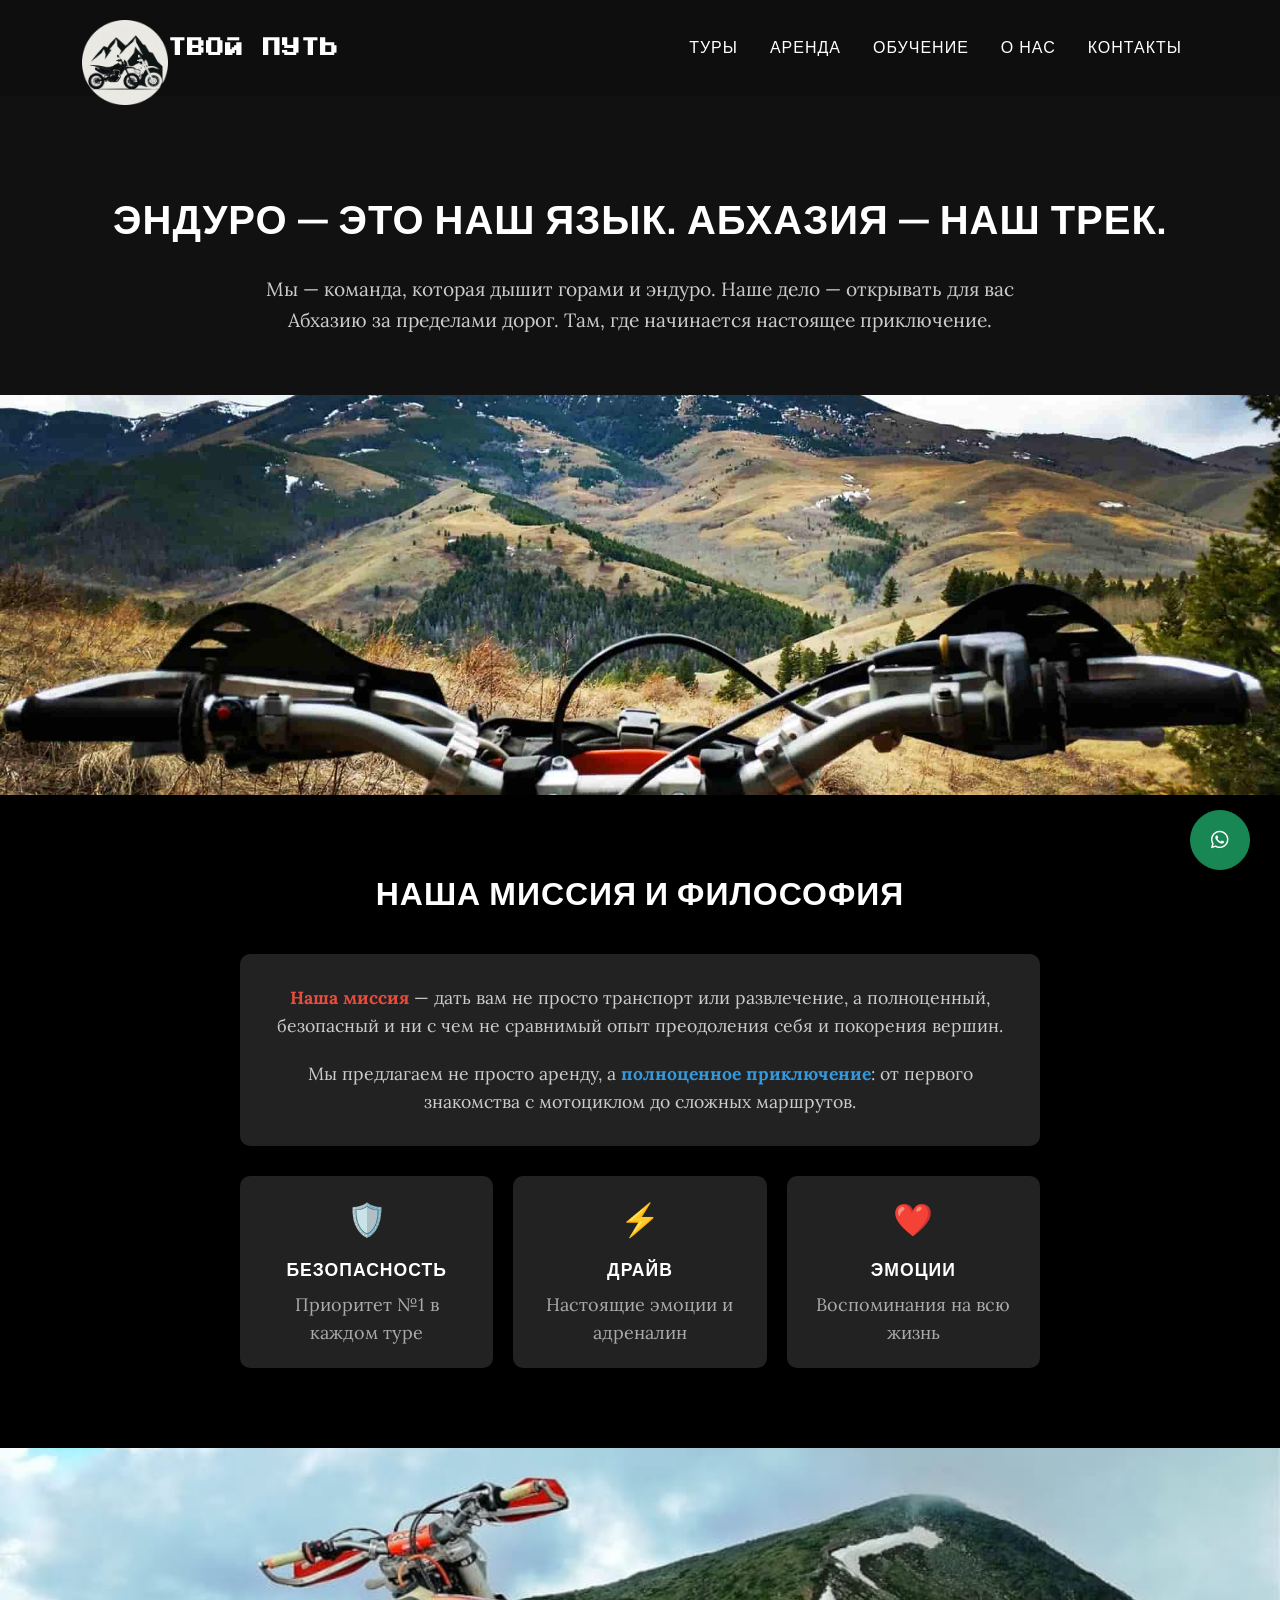
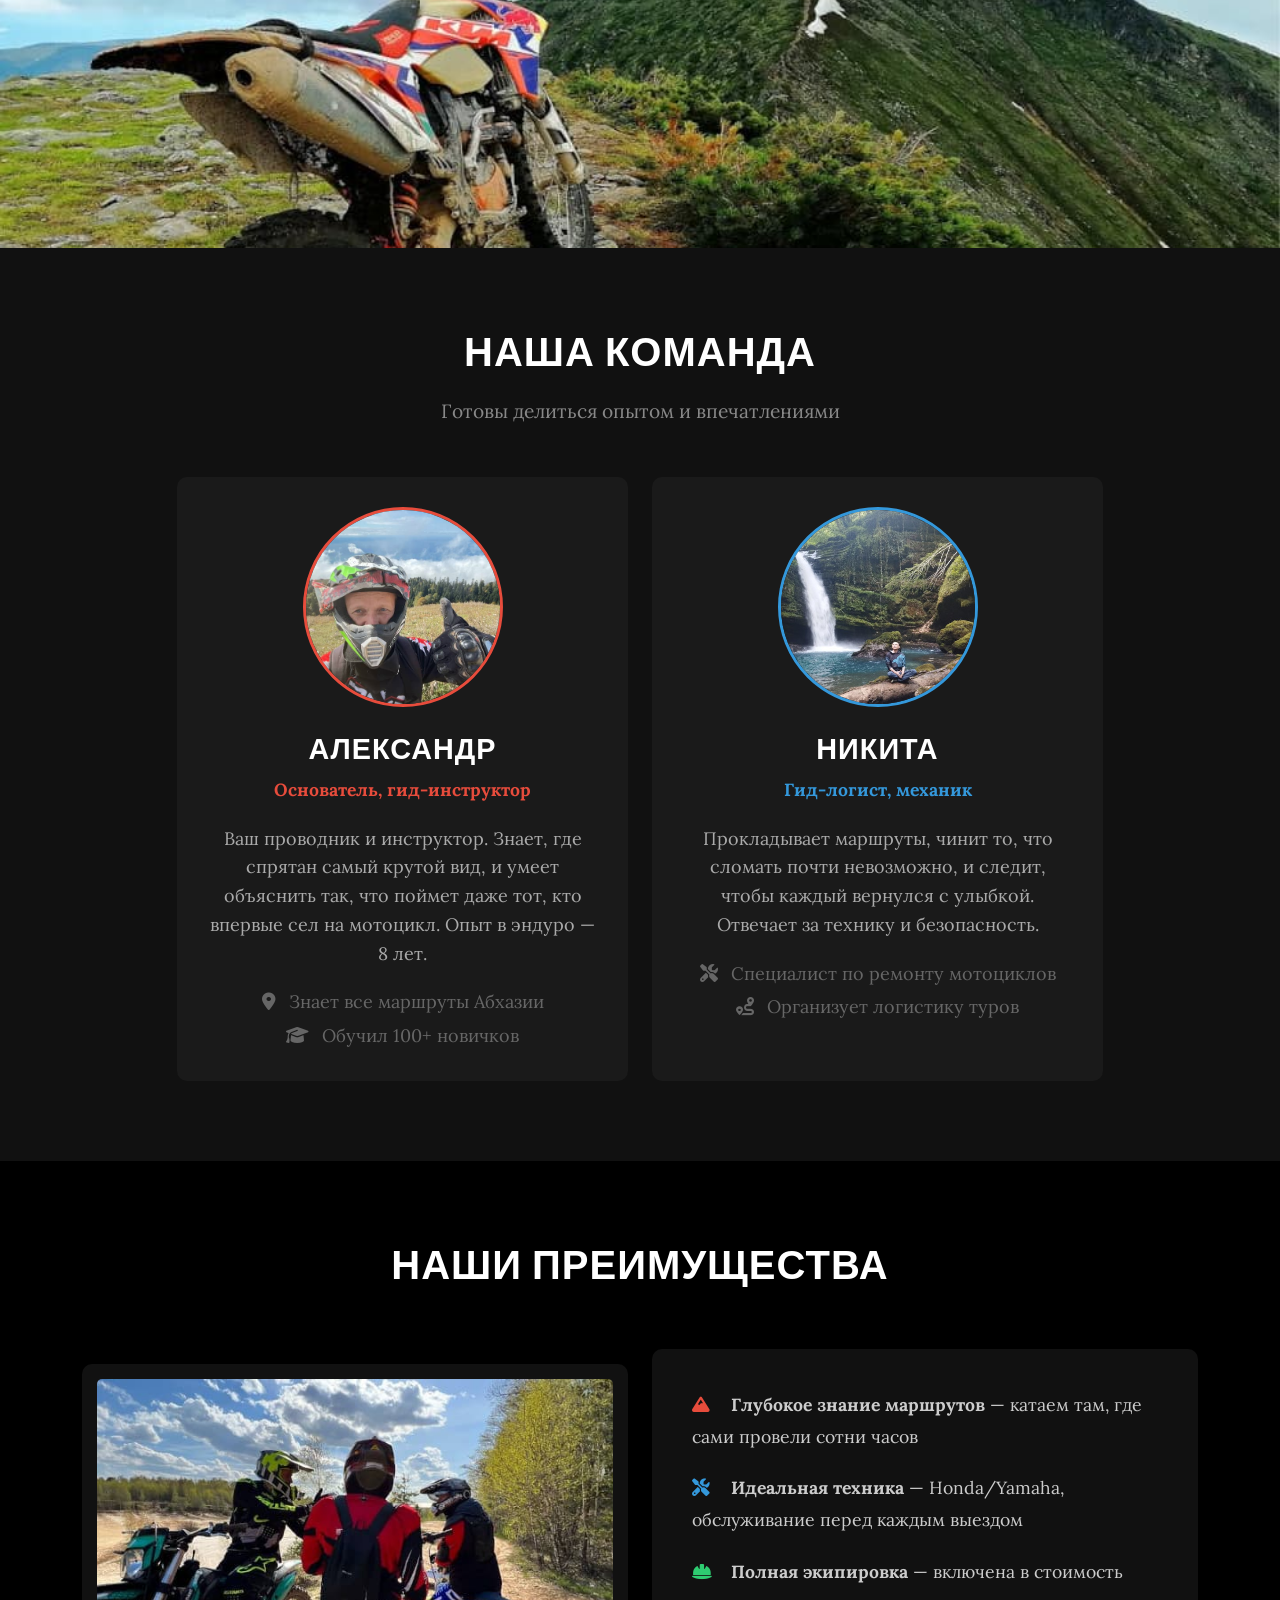
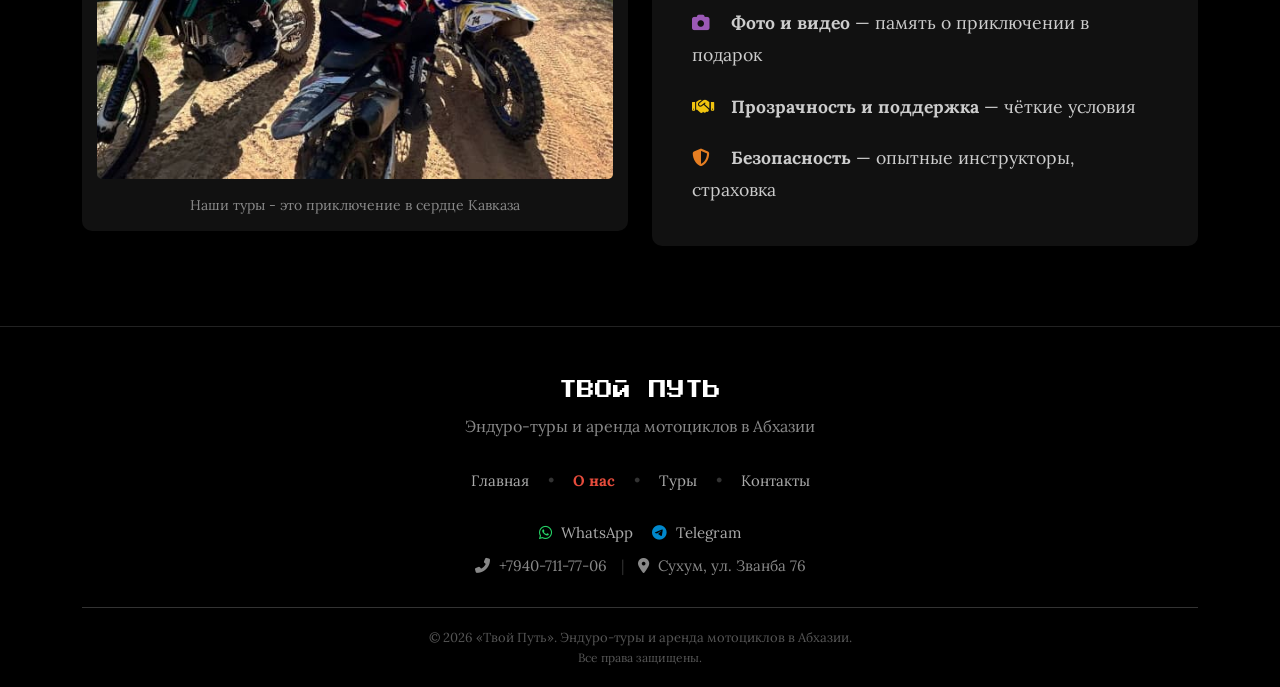
==== about/index.html @ 5b5c53d8 "сайт" ====
<!DOCTYPE html>
<html lang="ru">

<head>
    <meta charset="utf-8">
    <meta name="viewport" content="width=device-width, initial-scale=1.0, shrink-to-fit=no">
    <title>О команде «Твой Путь» — гиды и инструкторы по эндуро в Абхазии</title>
    
    <!-- SEO мета-теги -->
    <meta name="robots" content="index, follow">
    <meta name="googlebot" content="index, follow">
    <meta name="yandex" content="index, follow">
    <meta name="description" content="Команда «Твой Путь»: опытные гиды Александр и Никита. Поможем найти ваш путь в мире эндуро. Философия безопасности, драйва и настоящих горных приключений.">
    <meta name="keywords" content="инструкторы эндуро Абхазия, гиды по эндуро, команда эндуро, безопасность эндуро, обучение эндуро Сухум">
    
    <!-- Canonical URL -->
    <link rel="canonical" href="https://moto-abh.ru/about/">
    
    <!-- Open Graph -->
    <meta property="og:title" content="О команде «Твой Путь» — гиды и инструкторы по эндуро в Абхазии">
    <meta property="og:description" content="Команда «Твой Путь»: опытные гиды Александр и Никита. Поможем найти ваш путь в мире эндуро. Философия безопасности, драйва и настоящих горных приключений.">
    <meta property="og:image" content="https://moto-abh.ru/assets/img/3.jpg">
    <meta property="og:image:width" content="1200">
    <meta property="og:image:height" content="630">
    <meta property="og:url" content="https://moto-abh.ru/about/">
    <meta property="og:type" content="website">
    <meta property="og:site_name" content="Твой Путь">
    <meta property="og:locale" content="ru_RU">
    
    <!-- Twitter Card -->
    <meta name="twitter:card" content="summary_large_image">
    <meta name="twitter:title" content="О команде «Твой Путь» — гиды и инструкторы по эндуро в Абхазии">
    <meta name="twitter:description" content="Команда «Твой Путь»: опытные гиды Александр и Никита. Философия безопасности, драйва и приключений.">
    <meta name="twitter:image" content="https://moto-abh.ru/assets/img/3.jpg">
    
    <!-- Schema.org -->
    <script type="application/ld+json">
    {
        "@context": "https://schema.org",
        "@type": "AboutPage",
        "name": "О нас - Твой Путь",
        "description": "Команда гидов и инструкторов по эндуро в Абхазии",
        "url": "https://moto-abh.ru/about/",
        "mainEntity": {
            "@type": "Organization",
            "name": "Твой Путь",
            "url": "https://moto-abh.ru",
            "logo": "https://moto-abh.ru/assets/img/logo.png",
            "employee": [
                {
                    "@type": "Person",
                    "name": "Александр",
                    "jobTitle": "Основатель, гид-инструктор"
                },
                {
                    "@type": "Person", 
                    "name": "Никита",
                    "jobTitle": "Гид-логист, механик"
                }
            ]
        }
    }
    </script>
    
    <!-- Favicon -->
    <link rel="icon" href="/favicon.ico" type="image/x-icon">
    <link rel="icon" href="/favicon120.svg" type="image/svg+xml">
    <link rel="apple-touch-icon" sizes="180x180" href="/assets/img/web-app-manifest-192x192.png">
    <link rel="icon" type="image/png" sizes="32x32" href="/assets/img/favicon-96x96.png">
    <link rel="icon" type="image/png" sizes="192x192" href="/assets/img/web-app-manifest-192x192.png">
    <link rel="icon" type="image/png" sizes="512x512" href="/assets/img/web-app-manifest-512x512.png">
    
    <!-- Preconnect для оптимизации загрузки -->
    <link rel="preconnect" href="https://fonts.googleapis.com">
    <link rel="preconnect" href="https://fonts.gstatic.com" crossorigin>
    <link rel="preconnect" href="https://cdnjs.cloudflare.com">
    
    <!-- Стили -->
    <link rel="stylesheet" href="/assets/bootstrap/css/bootstrap.min.css">
    <link rel="stylesheet" href="https://fonts.googleapis.com/css2?family=Press+Start+2P&display=swap">
    <link rel="stylesheet" href="https://cdnjs.cloudflare.com/ajax/libs/font-awesome/6.4.0/css/all.min.css">
    
    <style>
        .navbar-toggler {
            border: none;
            background: transparent;
        }
        .navbar-toggler:focus {
            box-shadow: none;
        }
    </style>
</head>

<body>
    <!-- Навигация -->
    <nav class="navbar navbar-light navbar-expand-md fixed-top" id="mainNav" style="background: #0e0e0e;--bs-body-bg: #030303; transition: all 0.3s ease; backdrop-filter: blur(10px);" aria-label="Главная навигация">
        <div class="container">
            <img src="/assets/img/logo.png" width="86" height="85" style="margin-bottom: -30px; margin-top: -2px;" alt="Логотип Твой Путь" loading="eager">
            <a class="navbar-brand" href="/" style="font-family: 'Press Start 2P', serif; font-size: 18px; transition: color 0.3s ease;">твой путь</a>
            <button data-bs-toggle="collapse" class="navbar-toggler navbar-toggler-right" data-bs-target="#navbarResponsive" type="button" aria-controls="navbarResponsive" aria-expanded="false" aria-label="Открыть меню навигации">
                <i class="fa fa-bars" aria-hidden="true"></i>
            </button>
            <div class="collapse navbar-collapse" id="navbarResponsive">
                <ul class="navbar-nav ms-auto">
                    <li class="nav-item nav-link"><a class="nav-link" href="/#tour" style="transition: color 0.3s ease, transform 0.3s ease; color: #fff;">Туры</a></li>
                    <li class="nav-item nav-link"><a class="nav-link" href="/#rental" style="transition: color 0.3s ease, transform 0.3s ease; color: #fff;">Аренда</a></li>
                    <li class="nav-item nav-link"><a class="nav-link" href="/#training" style="transition: color 0.3s ease, transform 0.3s ease; color: #fff;">Обучение</a></li>
                    <li class="nav-item nav-link"><a class="nav-link" href="/about" style="transition: color 0.3s ease, transform 0.3s ease; color: #fff;">О нас</a></li>
                    <li class="nav-item nav-link"><a class="nav-link" href="/#contact" style="transition: color 0.3s ease, transform 0.3s ease; color: #fff;">Контакты</a></li>
                </ul>
            </div>
        </div>
    </nav>

    <main>
        <!-- Заголовок -->
        <section style="padding: 120px 0 60px; background: #111; margin-top: 76px;">
            <div class="container text-center">
                <h1 style="color: #fff; margin-bottom: 30px; font-size: 2.5rem;">Эндуро — это наш язык. Абхазия — наш трек.</h1>
                <p style="color: #ccc; font-size: 1.2rem; max-width: 800px; margin: 0 auto; line-height: 1.6;">
                    Мы — команда, которая дышит горами и эндуро. Наше дело — открывать для вас Абхазию за пределами дорог. Там, где начинается настоящее приключение.
                </p>
            </div>
        </section>

        <!-- Фото 1 -->
        <section style="background: url('/assets/img/1.jpg') no-repeat center center; background-size: cover; height: 400px; width: 100%;" role="img" aria-label="Эндуро мотоциклы в горах Абхазии"></section>

        <!-- Миссия -->
        <section style="padding: 80px 0; background: #000;">
            <div class="container text-center">
                <h2 style="color: #fff; margin-bottom: 40px;">Наша миссия и философия</h2>
                <div style="max-width: 800px; margin: 0 auto;">
                    <div style="background: #222; padding: 30px; border-radius: 10px; margin-bottom: 30px;">
                        <p style="color: #ccc; font-size: 1.1rem; line-height: 1.6; margin-bottom: 20px;">
                            <strong style="color: #e74c3c;">Наша миссия</strong> — дать вам не просто транспорт или развлечение, а полноценный, безопасный и ни с чем не сравнимый опыт преодоления себя и покорения вершин.
                        </p>
                        <p style="color: #ccc; font-size: 1.1rem; line-height: 1.6; margin: 0;">
                            Мы предлагаем не просто аренду, а <strong style="color: #3498db;">полноценное приключение</strong>: от первого знакомства с мотоциклом до сложных маршрутов.
                        </p>
                    </div>
                    <div style="display: grid; grid-template-columns: repeat(auto-fit, minmax(250px, 1fr)); gap: 20px;">
                        <div style="background: #222; padding: 20px; border-radius: 10px;">
                            <div style="color: #2ecc71; font-size: 2rem; margin-bottom: 15px;" aria-hidden="true">🛡️</div>
                            <h3 style="color: #fff; font-weight: bold; margin-bottom: 10px; font-size: 1.1rem;">Безопасность</h3>
                            <p style="color: #aaa; margin: 0;">Приоритет №1 в каждом туре</p>
                        </div>
                        <div style="background: #222; padding: 20px; border-radius: 10px;">
                            <div style="color: #e74c3c; font-size: 2rem; margin-bottom: 15px;" aria-hidden="true">⚡</div>
                            <h3 style="color: #fff; font-weight: bold; margin-bottom: 10px; font-size: 1.1rem;">Драйв</h3>
                            <p style="color: #aaa; margin: 0;">Настоящие эмоции и адреналин</p>
                        </div>
                        <div style="background: #222; padding: 20px; border-radius: 10px;">
                            <div style="color: #3498db; font-size: 2rem; margin-bottom: 15px;" aria-hidden="true">❤️</div>
                            <h3 style="color: #fff; font-weight: bold; margin-bottom: 10px; font-size: 1.1rem;">Эмоции</h3>
                            <p style="color: #aaa; margin: 0;">Воспоминания на всю жизнь</p>
                        </div>
                    </div>
                </div>
            </div>
        </section>

        <!-- Фото 2 -->
        <section style="background: url('/assets/img/3.jpg') no-repeat center center; background-size: cover; height: 400px; width: 100%;" role="img" aria-label="Эндуро обучение и инструктаж в Абхазии"></section>

        <!-- Команда -->
        <section style="padding: 80px 0; background: #111;">
            <div class="container text-center">
                <h2 style="color: #fff; margin-bottom: 20px; font-size: 2.5rem;">Наша команда</h2>
                <p style="color: #888; font-size: 1.2rem; margin-bottom: 50px;">Готовы делиться опытом и впечатлениями</p>
                
                <div class="row justify-content-center" style="margin-top: 30px;">
                    <!-- Александр -->
                    <div class="col-md-6 col-lg-5 mb-5 mb-lg-0">
                        <article style="background: #1a1a1a; padding: 30px; border-radius: 10px; height: 100%;">
                            <img class="rounded-circle" src="/assets/img/t1.jpg" width="200" height="200" style="object-fit: cover; margin-bottom: 25px; border: 3px solid #e74c3c;" alt="Александр - основатель и инструктор Твой Путь" loading="lazy">
                            <h3 style="color: #fff; margin-bottom: 10px; font-size: 1.8rem;">Александр</h3>
                            <p style="color: #e74c3c; margin-bottom: 20px; font-weight: bold; font-size: 1.1rem;">Основатель, гид-инструктор</p>
                            <p style="color: #aaa; line-height: 1.6; text-align: center; margin-bottom: 20px;">
                                Ваш проводник и инструктор. Знает, где спрятан самый крутой вид, и умеет объяснить так, что поймет даже тот, кто впервые сел на мотоцикл. Опыт в эндуро — 8 лет.
                            </p>
                            <div style="color: #666;">
                                <p style="margin-bottom: 5px;">
                                    <i class="fas fa-map-marker-alt" style="margin-right: 8px;" aria-hidden="true"></i> Знает все маршруты Абхазии
                                </p>
                                <p style="margin: 0;">
                                    <i class="fas fa-graduation-cap" style="margin-right: 8px;" aria-hidden="true"></i> Обучил 100+ новичков
                                </p>
                            </div>
                        </article>
                    </div>
                    
                    <!-- Никита -->
                    <div class="col-md-6 col-lg-5">
                        <article style="background: #1a1a1a; padding: 30px; border-radius: 10px; height: 100%;">
                            <img class="rounded-circle" src="/assets/img/t2.jpeg" width="200" height="200" style="object-fit: cover; margin-bottom: 25px; border: 3px solid #3498db;" alt="Никита - гид и механик Твой Путь" loading="lazy">
                            <h3 style="color: #fff; margin-bottom: 10px; font-size: 1.8rem;">Никита</h3>
                            <p style="color: #3498db; margin-bottom: 20px; font-weight: bold; font-size: 1.1rem;">Гид-логист, механик</p>
                            <p style="color: #aaa; line-height: 1.6; text-align: center; margin-bottom: 20px;">
                                Прокладывает маршруты, чинит то, что сломать почти невозможно, и следит, чтобы каждый вернулся с улыбкой. Отвечает за технику и безопасность.
                            </p>
                            <div style="color: #666;">
                                <p style="margin-bottom: 5px;">
                                    <i class="fas fa-tools" style="margin-right: 8px;" aria-hidden="true"></i> Специалист по ремонту мотоциклов
                                </p>
                                <p style="margin: 0;">
                                    <i class="fas fa-route" style="margin-right: 8px;" aria-hidden="true"></i> Организует логистику туров
                                </p>
                            </div>
                        </article>
                    </div>
                </div>
            </div>
        </section>

        <!-- Преимущества -->
        <section style="background: #000; padding: 80px 0;">
            <div class="container">
                <h2 class="text-center" style="color: #fff; margin-bottom: 60px; font-size: 2.5rem;">Наши преимущества</h2>
                
                <div class="row align-items-center">
                    <!-- Картинка -->
                    <div class="col-md-6 mb-4 mb-md-0">
                        <div style="background: #111; padding: 15px; border-radius: 10px; box-shadow: 0 5px 15px rgba(0,0,0,0.5);">
                            <img src="/assets/img/22.jpg" alt="Эндуро-туры по горам Абхазии" style="width: 100%; height: 400px; object-fit: cover; border-radius: 5px;" loading="lazy" width="600" height="400">
                            <p style="text-align: center; margin-top: 15px; color: #888; font-size: 14px; margin-bottom: 0;">
                                Наши туры - это приключение в сердце Кавказа
                            </p>
                        </div>
                    </div>
                    
                    <!-- Список преимуществ -->
                    <div class="col-md-6">
                        <div style="background: #111; padding: 40px; border-radius: 10px;">
                            <ul style="color: #ccc; font-size: 1.1rem; line-height: 1.8; list-style: none; padding: 0; margin: 0;">
                                <li style="margin-bottom: 20px;">
                                    <i class="fas fa-mountain" style="color: #e74c3c; margin-right: 10px; width: 24px;" aria-hidden="true"></i>
                                    <strong>Глубокое знание маршрутов</strong> — катаем там, где сами провели сотни часов
                                </li>
                                <li style="margin-bottom: 20px;">
                                    <i class="fas fa-tools" style="color: #3498db; margin-right: 10px; width: 24px;" aria-hidden="true"></i>
                                    <strong>Идеальная техника</strong> — Honda/Yamaha, обслуживание перед каждым выездом
                                </li>
                                <li style="margin-bottom: 20px;">
                                    <i class="fas fa-helmet-safety" style="color: #2ecc71; margin-right: 10px; width: 24px;" aria-hidden="true"></i>
                                    <strong>Полная экипировка</strong> — включена в стоимость
                                </li>
                                <li style="margin-bottom: 20px;">
                                    <i class="fas fa-camera" style="color: #9b59b6; margin-right: 10px; width: 24px;" aria-hidden="true"></i>
                                    <strong>Фото и видео</strong> — память о приключении в подарок
                                </li>
                                <li style="margin-bottom: 20px;">
                                    <i class="fas fa-handshake" style="color: #f1c40f; margin-right: 10px; width: 24px;" aria-hidden="true"></i>
                                    <strong>Прозрачность и поддержка</strong> — чёткие условия
                                </li>
                                <li>
                                    <i class="fas fa-shield-alt" style="color: #e67e22; margin-right: 10px; width: 24px;" aria-hidden="true"></i>
                                    <strong>Безопасность</strong> — опытные инструкторы, страховка
                                </li>
                            </ul>
                        </div>
                    </div>
                </div>
            </div>
        </section>
    </main>

    <!-- Футер -->
    <footer style="background: #000; padding: 50px 0 20px; border-top: 1px solid #222;">
        <div class="container text-center">
            <div style="margin-bottom: 30px;">
                <div style="font-family: 'Press Start 2P', serif; font-size: 18px; color: #fff; margin-bottom: 10px;">
                    ТВОЙ ПУТЬ
                </div>
                <div style="color: #888; font-size: 16px; margin-bottom: 20px;">
                    Эндуро-туры и аренда мотоциклов в Абхазии
                </div>
            </div>
            
            <nav style="margin-bottom: 30px;" aria-label="Футер навигация">
                <a href="/" style="color: #aaa; text-decoration: none; margin: 0 10px; font-size: 15px;">Главная</a>
                <span style="color: #333; margin: 0 5px;" aria-hidden="true">•</span>
                <a href="/about" style="color: #e74c3c; text-decoration: none; margin: 0 10px; font-size: 15px; font-weight: bold;" aria-current="page">О нас</a>
                <span style="color: #333; margin: 0 5px;" aria-hidden="true">•</span>
                <a href="/#tour" style="color: #aaa; text-decoration: none; margin: 0 10px; font-size: 15px;">Туры</a>
                <span style="color: #333; margin: 0 5px;" aria-hidden="true">•</span>
                <a href="/#contact" style="color: #aaa; text-decoration: none; margin: 0 10px; font-size: 15px;">Контакты</a>
            </nav>
            
            <address style="margin-bottom: 30px; font-size: 15px; color: #888; font-style: normal;">
                <div style="margin-bottom: 10px;">
                    <i class="fab fa-whatsapp" style="color: #25d366; margin-right: 5px;" aria-hidden="true"></i>
                    <a href="https://wa.me/+79407117706" style="color: #aaa; text-decoration: none; margin-right: 15px;">WhatsApp</a>
                    <i class="fab fa-telegram" style="color: #0088cc; margin-right: 5px;" aria-hidden="true"></i>
                    <a href="https://t.me/Skywayapsny" style="color: #aaa; text-decoration: none;">Telegram</a>
                </div>
                <div style="margin-top: 10px;">
                    <i class="fas fa-phone-alt" style="margin-right: 5px;" aria-hidden="true"></i> +7940-711-77-06
                    <span style="margin: 0 10px; color: #333" aria-hidden="true">|</span>
                    <i class="fas fa-map-marker-alt" style="margin-right: 5px;" aria-hidden="true"></i> Сухум, ул. Званба 76
                </div>
            </address>
            
            <div style="color: #555; font-size: 13px; border-top: 1px solid #333; padding-top: 20px; margin-top: 20px;">
                © 2026 «Твой Путь». Эндуро-туры и аренда мотоциклов в Абхазии.<br>
                <span style="font-size: 12px;">Все права защищены.</span>
            </div>
        </div>
    </footer>

    <!-- Кнопка WhatsApp -->
    <div class="whatsapp-button dropup" style="position:fixed;bottom:30px;right:30px;z-index:1000;">
        <button class="btn btn-success btn-float rounded-circle" type="button" data-bs-toggle="dropdown" aria-expanded="false" aria-label="Связаться с нами" style="width:60px;height:60px;box-shadow:0 5px 15px rgba(0,0,0,0.3);">
            <i class="fab fa-whatsapp fa-lg" aria-hidden="true"></i>
        </button>
        <ul class="dropdown-menu dropdown-menu-end p-2">
            <li>
                <a href="https://wa.me/+79407117706" class="dropdown-item d-flex align-items-center" target="_blank" rel="noopener noreferrer">
                    <i class="fab fa-whatsapp me-3 fs-5 text-success" aria-hidden="true"></i> WhatsApp
                </a>
            </li>
            <li>
                <a href="https://t.me/Skywayapsny" class="dropdown-item d-flex align-items-center" target="_blank" rel="noopener noreferrer">
                    <i class="fab fa-telegram me-3 fs-5 text-primary" aria-hidden="true"></i> Telegram
                </a>
            </li>
        </ul>
    </div>

    <!-- Скрипты -->
    <script src="/assets/bootstrap/js/bootstrap.min.js" defer></script>
</body>
</html>
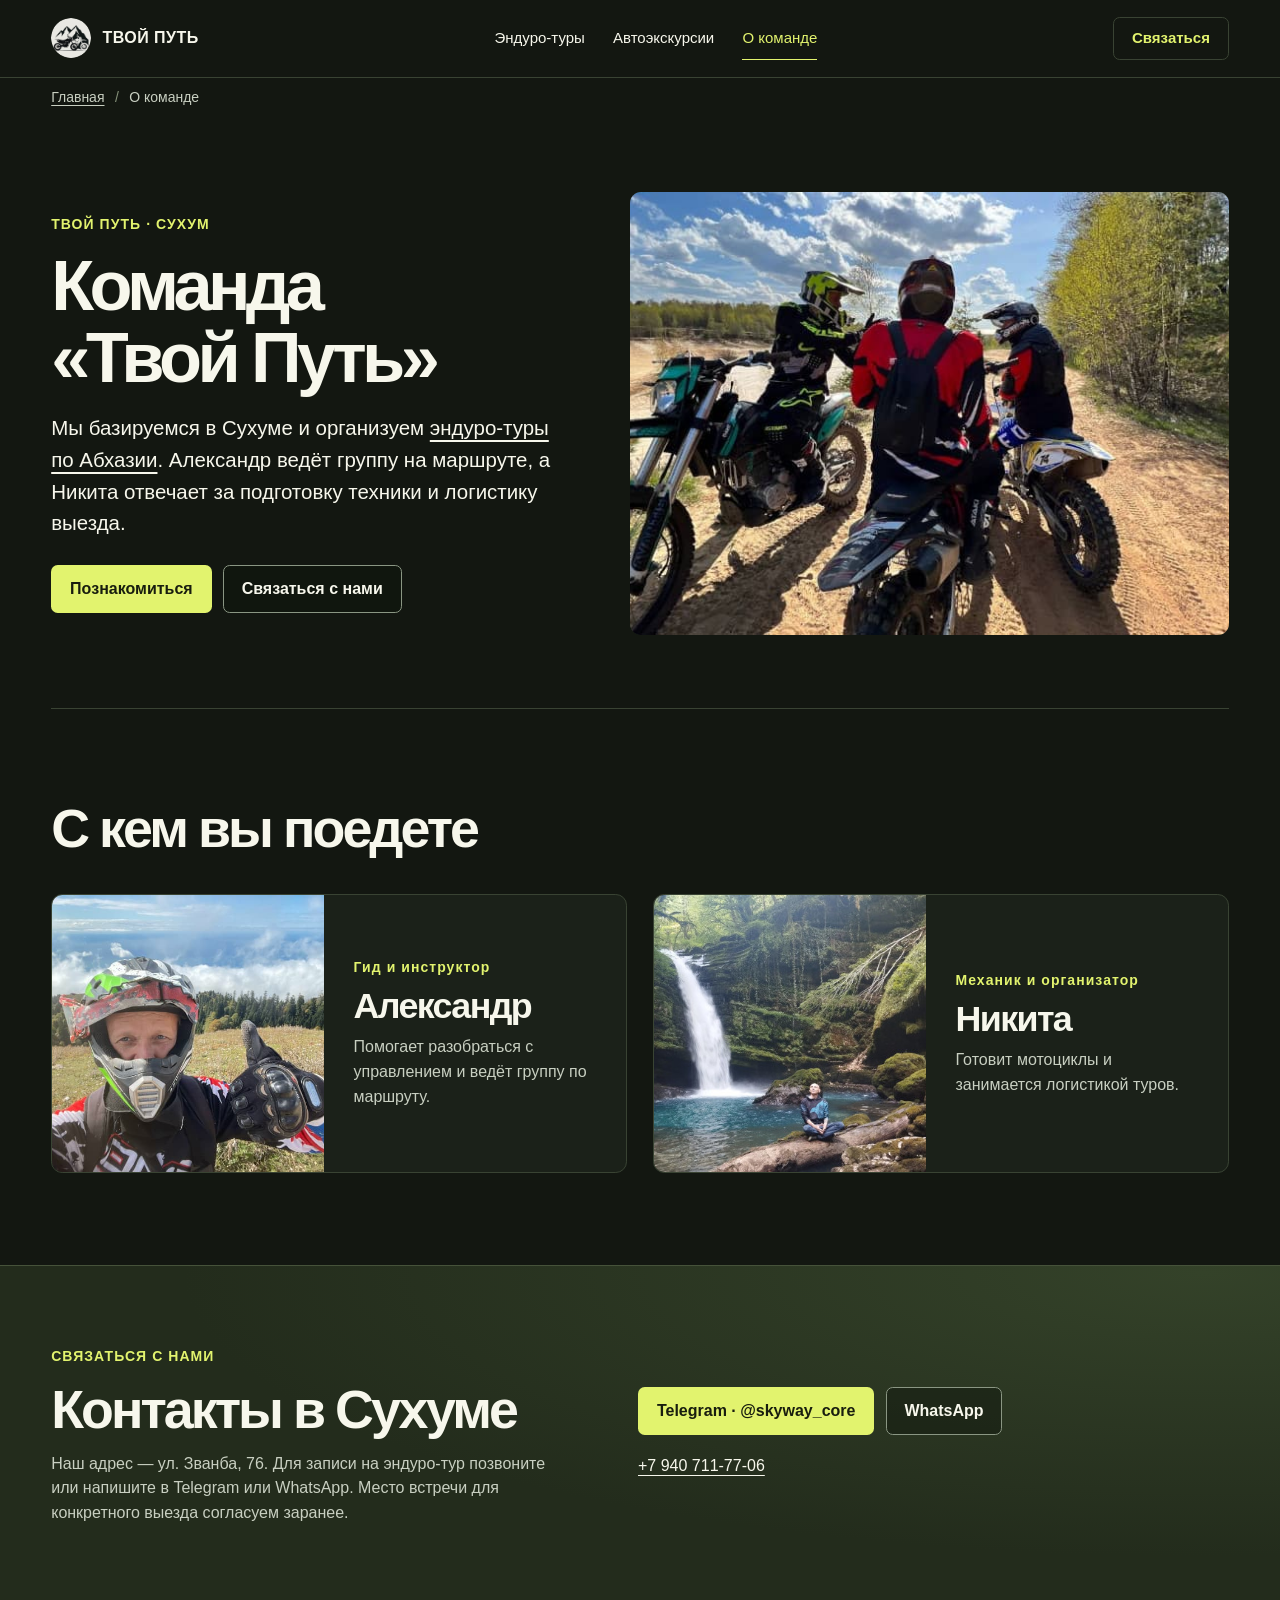
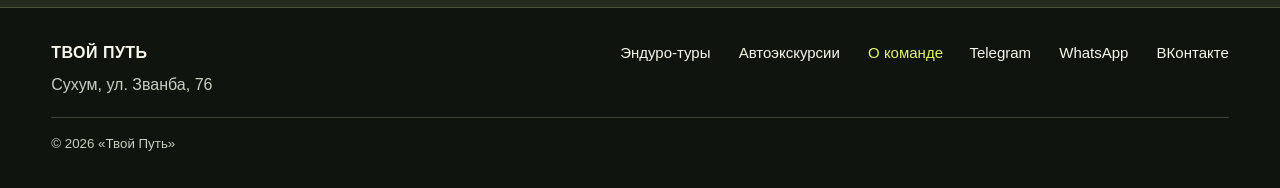
==== commit 8319ce5f: "Redesign tour website and improve search visibility" ====
--- a/about/index.html
+++ b/about/index.html
@@ -1,333 +1,177 @@
-<!DOCTYPE html>
+<!doctype html>
 <html lang="ru">
+<head>
+  <meta charset="utf-8">
+  <meta name="viewport" content="width=device-width, initial-scale=1">
+  <meta name="theme-color" content="#131611">
+  <title>Гиды и контакты «Твой Путь» — эндуро в Сухуме, Абхазия</title>
+  <meta name="description" content="Александр ведёт группы на эндуро, Никита занимается техникой и логистикой. Контакты «Твой Путь» в Сухуме: ул. Званба, 76, телефон +7 940 711-77-06, Telegram и WhatsApp.">
+  <meta name="robots" content="max-image-preview:large">
 
-<head>
-    <meta charset="utf-8">
-    <meta name="viewport" content="width=device-width, initial-scale=1.0, shrink-to-fit=no">
-    <title>О команде «Твой Путь» — гиды и инструкторы по эндуро в Абхазии</title>
-    
-    <!-- SEO мета-теги -->
-    <meta name="robots" content="index, follow">
-    <meta name="googlebot" content="index, follow">
-    <meta name="yandex" content="index, follow">
-    <meta name="description" content="Команда «Твой Путь»: опытные гиды Александр и Никита. Поможем найти ваш путь в мире эндуро. Философия безопасности, драйва и настоящих горных приключений.">
-    <meta name="keywords" content="инструкторы эндуро Абхазия, гиды по эндуро, команда эндуро, безопасность эндуро, обучение эндуро Сухум">
-    
-    <!-- Canonical URL -->
-    <link rel="canonical" href="https://moto-abh.ru/about/">
-    
-    <!-- Open Graph -->
-    <meta property="og:title" content="О команде «Твой Путь» — гиды и инструкторы по эндуро в Абхазии">
-    <meta property="og:description" content="Команда «Твой Путь»: опытные гиды Александр и Никита. Поможем найти ваш путь в мире эндуро. Философия безопасности, драйва и настоящих горных приключений.">
-    <meta property="og:image" content="https://moto-abh.ru/assets/img/3.jpg">
-    <meta property="og:image:width" content="1200">
-    <meta property="og:image:height" content="630">
-    <meta property="og:url" content="https://moto-abh.ru/about/">
-    <meta property="og:type" content="website">
-    <meta property="og:site_name" content="Твой Путь">
-    <meta property="og:locale" content="ru_RU">
-    
-    <!-- Twitter Card -->
-    <meta name="twitter:card" content="summary_large_image">
-    <meta name="twitter:title" content="О команде «Твой Путь» — гиды и инструкторы по эндуро в Абхазии">
-    <meta name="twitter:description" content="Команда «Твой Путь»: опытные гиды Александр и Никита. Философия безопасности, драйва и приключений.">
-    <meta name="twitter:image" content="https://moto-abh.ru/assets/img/3.jpg">
-    
-    <!-- Schema.org -->
-    <script type="application/ld+json">
+  <link rel="canonical" href="https://moto-abh.ru/about/">
+  <meta property="og:type" content="website">
+  <meta property="og:locale" content="ru_RU">
+  <meta property="og:site_name" content="Твой Путь">
+  <meta property="og:title" content="Команда «Твой Путь»">
+  <meta property="og:description" content="Познакомьтесь с Александром и Никитой, которые организуют выезды на эндуро по Абхазии.">
+  <meta property="og:url" content="https://moto-abh.ru/about/">
+  <meta property="og:image" content="https://moto-abh.ru/assets/img/share/team-moto-abh.jpg">
+  <meta property="og:image:type" content="image/jpeg">
+  <meta property="og:image:width" content="1200">
+  <meta property="og:image:height" content="630">
+  <meta property="og:image:alt" content="Райдеры рядом с мотоциклами и логотип «Твой Путь». Команда из Сухума.">
+  <meta name="twitter:card" content="summary_large_image">
+  <meta name="twitter:title" content="Команда «Твой Путь»">
+  <meta name="twitter:description" content="Познакомьтесь с Александром и Никитой, которые организуют выезды на эндуро по Абхазии.">
+  <meta name="twitter:image" content="https://moto-abh.ru/assets/img/share/team-moto-abh.jpg">
+  <meta name="twitter:image:alt" content="Райдеры рядом с мотоциклами и логотип «Твой Путь». Команда из Сухума.">
+  <link rel="icon" href="/favicon.ico">
+  <link rel="stylesheet" href="/assets/css/site.css">
+  <script src="/assets/js/metrics.js" defer></script>
+
+  <script type="application/ld+json">
+{
+  "@context": "https://schema.org",
+  "@graph": [
     {
-        "@context": "https://schema.org",
-        "@type": "AboutPage",
-        "name": "О нас - Твой Путь",
-        "description": "Команда гидов и инструкторов по эндуро в Абхазии",
-        "url": "https://moto-abh.ru/about/",
-        "mainEntity": {
-            "@type": "Organization",
-            "name": "Твой Путь",
-            "url": "https://moto-abh.ru",
-            "logo": "https://moto-abh.ru/assets/img/logo.png",
-            "employee": [
-                {
-                    "@type": "Person",
-                    "name": "Александр",
-                    "jobTitle": "Основатель, гид-инструктор"
-                },
-                {
-                    "@type": "Person", 
-                    "name": "Никита",
-                    "jobTitle": "Гид-логист, механик"
-                }
-            ]
+      "@type": "AboutPage",
+      "@id": "https://moto-abh.ru/about/#webpage",
+      "url": "https://moto-abh.ru/about/",
+      "name": "Гиды и контакты «Твой Путь» — эндуро в Сухуме, Абхазия",
+      "description": "Александр ведёт группы на эндуро, Никита занимается техникой и логистикой. Контакты «Твой Путь» в Сухуме: ул. Званба, 76, телефон +7 940 711-77-06, Telegram и WhatsApp.",
+      "inLanguage": "ru",
+      "isPartOf": {
+        "@id": "https://moto-abh.ru/#website"
+      },
+      "primaryImageOfPage": {
+        "@type": "ImageObject",
+        "contentUrl": "https://moto-abh.ru/assets/img/22.jpg"
+      },
+      "breadcrumb": {
+        "@id": "https://moto-abh.ru/about/#breadcrumbs"
+      },
+      "mainEntity": {
+        "@id": "https://moto-abh.ru/#team"
+      }
+    },
+    {
+      "@type": "BreadcrumbList",
+      "@id": "https://moto-abh.ru/about/#breadcrumbs",
+      "itemListElement": [
+        {
+          "@type": "ListItem",
+          "position": 1,
+          "name": "Главная",
+          "item": "https://moto-abh.ru/"
+        },
+        {
+          "@type": "ListItem",
+          "position": 2,
+          "name": "О команде",
+          "item": "https://moto-abh.ru/about/"
         }
+      ]
+    },
+    {
+      "@type": "LocalBusiness",
+      "@id": "https://moto-abh.ru/#team",
+      "name": "Твой Путь",
+      "url": "https://moto-abh.ru/",
+      "image": "https://moto-abh.ru/assets/img/share/enduro-abhazia.jpg",
+      "telephone": "+79407117706",
+      "address": {
+        "@type": "PostalAddress",
+        "streetAddress": "ул. Званба, 76",
+        "addressLocality": "Сухум"
+      },
+      "sameAs": [
+        "https://vk.com/abhaz_enduro",
+        "https://t.me/skyway_core"
+      ],
+      "logo": "https://moto-abh.ru/assets/img/logo.png",
+      "description": "Команда в Сухуме, которая организует эндуро-туры по Абхазии с гидом.",
+      "areaServed": "Абхазия"
+    },
+    {
+      "@type": "Person",
+      "@id": "https://moto-abh.ru/about/#alexander",
+      "name": "Александр",
+      "jobTitle": "Гид и инструктор",
+      "worksFor": {
+        "@id": "https://moto-abh.ru/#team"
+      }
+    },
+    {
+      "@type": "Person",
+      "@id": "https://moto-abh.ru/about/#nikita",
+      "name": "Никита",
+      "jobTitle": "Механик и организатор",
+      "worksFor": {
+        "@id": "https://moto-abh.ru/#team"
+      }
     }
-    </script>
-    
-    <!-- Favicon -->
-    <link rel="icon" href="/favicon.ico" type="image/x-icon">
-    <link rel="icon" href="/favicon120.svg" type="image/svg+xml">
-    <link rel="apple-touch-icon" sizes="180x180" href="/assets/img/web-app-manifest-192x192.png">
-    <link rel="icon" type="image/png" sizes="32x32" href="/assets/img/favicon-96x96.png">
-    <link rel="icon" type="image/png" sizes="192x192" href="/assets/img/web-app-manifest-192x192.png">
-    <link rel="icon" type="image/png" sizes="512x512" href="/assets/img/web-app-manifest-512x512.png">
-    
-    <!-- Preconnect для оптимизации загрузки -->
-    <link rel="preconnect" href="https://fonts.googleapis.com">
-    <link rel="preconnect" href="https://fonts.gstatic.com" crossorigin>
-    <link rel="preconnect" href="https://cdnjs.cloudflare.com">
-    
-    <!-- Стили -->
-    <link rel="stylesheet" href="/assets/bootstrap/css/bootstrap.min.css">
-    <link rel="stylesheet" href="https://fonts.googleapis.com/css2?family=Press+Start+2P&display=swap">
-    <link rel="stylesheet" href="https://cdnjs.cloudflare.com/ajax/libs/font-awesome/6.4.0/css/all.min.css">
-    
-    <style>
-        .navbar-toggler {
-            border: none;
-            background: transparent;
-        }
-        .navbar-toggler:focus {
-            box-shadow: none;
-        }
-    </style>
+  ]
+}
+  </script>
 </head>
-
 <body>
-    <!-- Навигация -->
-    <nav class="navbar navbar-light navbar-expand-md fixed-top" id="mainNav" style="background: #0e0e0e;--bs-body-bg: #030303; transition: all 0.3s ease; backdrop-filter: blur(10px);" aria-label="Главная навигация">
-        <div class="container">
-            <img src="/assets/img/logo.png" width="86" height="85" style="margin-bottom: -30px; margin-top: -2px;" alt="Логотип Твой Путь" loading="eager">
-            <a class="navbar-brand" href="/" style="font-family: 'Press Start 2P', serif; font-size: 18px; transition: color 0.3s ease;">твой путь</a>
-            <button data-bs-toggle="collapse" class="navbar-toggler navbar-toggler-right" data-bs-target="#navbarResponsive" type="button" aria-controls="navbarResponsive" aria-expanded="false" aria-label="Открыть меню навигации">
-                <i class="fa fa-bars" aria-hidden="true"></i>
-            </button>
-            <div class="collapse navbar-collapse" id="navbarResponsive">
-                <ul class="navbar-nav ms-auto">
-                    <li class="nav-item nav-link"><a class="nav-link" href="/#tour" style="transition: color 0.3s ease, transform 0.3s ease; color: #fff;">Туры</a></li>
-                    <li class="nav-item nav-link"><a class="nav-link" href="/#rental" style="transition: color 0.3s ease, transform 0.3s ease; color: #fff;">Аренда</a></li>
-                    <li class="nav-item nav-link"><a class="nav-link" href="/#training" style="transition: color 0.3s ease, transform 0.3s ease; color: #fff;">Обучение</a></li>
-                    <li class="nav-item nav-link"><a class="nav-link" href="/about" style="transition: color 0.3s ease, transform 0.3s ease; color: #fff;">О нас</a></li>
-                    <li class="nav-item nav-link"><a class="nav-link" href="/#contact" style="transition: color 0.3s ease, transform 0.3s ease; color: #fff;">Контакты</a></li>
-                </ul>
-            </div>
-        </div>
-    </nav>
-
-    <main>
-        <!-- Заголовок -->
-        <section style="padding: 120px 0 60px; background: #111; margin-top: 76px;">
-            <div class="container text-center">
-                <h1 style="color: #fff; margin-bottom: 30px; font-size: 2.5rem;">Эндуро — это наш язык. Абхазия — наш трек.</h1>
-                <p style="color: #ccc; font-size: 1.2rem; max-width: 800px; margin: 0 auto; line-height: 1.6;">
-                    Мы — команда, которая дышит горами и эндуро. Наше дело — открывать для вас Абхазию за пределами дорог. Там, где начинается настоящее приключение.
-                </p>
-            </div>
-        </section>
-
-        <!-- Фото 1 -->
-        <section style="background: url('/assets/img/1.jpg') no-repeat center center; background-size: cover; height: 400px; width: 100%;" role="img" aria-label="Эндуро мотоциклы в горах Абхазии"></section>
-
-        <!-- Миссия -->
-        <section style="padding: 80px 0; background: #000;">
-            <div class="container text-center">
-                <h2 style="color: #fff; margin-bottom: 40px;">Наша миссия и философия</h2>
-                <div style="max-width: 800px; margin: 0 auto;">
-                    <div style="background: #222; padding: 30px; border-radius: 10px; margin-bottom: 30px;">
-                        <p style="color: #ccc; font-size: 1.1rem; line-height: 1.6; margin-bottom: 20px;">
-                            <strong style="color: #e74c3c;">Наша миссия</strong> — дать вам не просто транспорт или развлечение, а полноценный, безопасный и ни с чем не сравнимый опыт преодоления себя и покорения вершин.
-                        </p>
-                        <p style="color: #ccc; font-size: 1.1rem; line-height: 1.6; margin: 0;">
-                            Мы предлагаем не просто аренду, а <strong style="color: #3498db;">полноценное приключение</strong>: от первого знакомства с мотоциклом до сложных маршрутов.
-                        </p>
-                    </div>
-                    <div style="display: grid; grid-template-columns: repeat(auto-fit, minmax(250px, 1fr)); gap: 20px;">
-                        <div style="background: #222; padding: 20px; border-radius: 10px;">
-                            <div style="color: #2ecc71; font-size: 2rem; margin-bottom: 15px;" aria-hidden="true">🛡️</div>
-                            <h3 style="color: #fff; font-weight: bold; margin-bottom: 10px; font-size: 1.1rem;">Безопасность</h3>
-                            <p style="color: #aaa; margin: 0;">Приоритет №1 в каждом туре</p>
-                        </div>
-                        <div style="background: #222; padding: 20px; border-radius: 10px;">
-                            <div style="color: #e74c3c; font-size: 2rem; margin-bottom: 15px;" aria-hidden="true">⚡</div>
-                            <h3 style="color: #fff; font-weight: bold; margin-bottom: 10px; font-size: 1.1rem;">Драйв</h3>
-                            <p style="color: #aaa; margin: 0;">Настоящие эмоции и адреналин</p>
-                        </div>
-                        <div style="background: #222; padding: 20px; border-radius: 10px;">
-                            <div style="color: #3498db; font-size: 2rem; margin-bottom: 15px;" aria-hidden="true">❤️</div>
-                            <h3 style="color: #fff; font-weight: bold; margin-bottom: 10px; font-size: 1.1rem;">Эмоции</h3>
-                            <p style="color: #aaa; margin: 0;">Воспоминания на всю жизнь</p>
-                        </div>
-                    </div>
-                </div>
-            </div>
-        </section>
-
-        <!-- Фото 2 -->
-        <section style="background: url('/assets/img/3.jpg') no-repeat center center; background-size: cover; height: 400px; width: 100%;" role="img" aria-label="Эндуро обучение и инструктаж в Абхазии"></section>
-
-        <!-- Команда -->
-        <section style="padding: 80px 0; background: #111;">
-            <div class="container text-center">
-                <h2 style="color: #fff; margin-bottom: 20px; font-size: 2.5rem;">Наша команда</h2>
-                <p style="color: #888; font-size: 1.2rem; margin-bottom: 50px;">Готовы делиться опытом и впечатлениями</p>
-                
-                <div class="row justify-content-center" style="margin-top: 30px;">
-                    <!-- Александр -->
-                    <div class="col-md-6 col-lg-5 mb-5 mb-lg-0">
-                        <article style="background: #1a1a1a; padding: 30px; border-radius: 10px; height: 100%;">
-                            <img class="rounded-circle" src="/assets/img/t1.jpg" width="200" height="200" style="object-fit: cover; margin-bottom: 25px; border: 3px solid #e74c3c;" alt="Александр - основатель и инструктор Твой Путь" loading="lazy">
-                            <h3 style="color: #fff; margin-bottom: 10px; font-size: 1.8rem;">Александр</h3>
-                            <p style="color: #e74c3c; margin-bottom: 20px; font-weight: bold; font-size: 1.1rem;">Основатель, гид-инструктор</p>
-                            <p style="color: #aaa; line-height: 1.6; text-align: center; margin-bottom: 20px;">
-                                Ваш проводник и инструктор. Знает, где спрятан самый крутой вид, и умеет объяснить так, что поймет даже тот, кто впервые сел на мотоцикл. Опыт в эндуро — 8 лет.
-                            </p>
-                            <div style="color: #666;">
-                                <p style="margin-bottom: 5px;">
-                                    <i class="fas fa-map-marker-alt" style="margin-right: 8px;" aria-hidden="true"></i> Знает все маршруты Абхазии
-                                </p>
-                                <p style="margin: 0;">
-                                    <i class="fas fa-graduation-cap" style="margin-right: 8px;" aria-hidden="true"></i> Обучил 100+ новичков
-                                </p>
-                            </div>
-                        </article>
-                    </div>
-                    
-                    <!-- Никита -->
-                    <div class="col-md-6 col-lg-5">
-                        <article style="background: #1a1a1a; padding: 30px; border-radius: 10px; height: 100%;">
-                            <img class="rounded-circle" src="/assets/img/t2.jpeg" width="200" height="200" style="object-fit: cover; margin-bottom: 25px; border: 3px solid #3498db;" alt="Никита - гид и механик Твой Путь" loading="lazy">
-                            <h3 style="color: #fff; margin-bottom: 10px; font-size: 1.8rem;">Никита</h3>
-                            <p style="color: #3498db; margin-bottom: 20px; font-weight: bold; font-size: 1.1rem;">Гид-логист, механик</p>
-                            <p style="color: #aaa; line-height: 1.6; text-align: center; margin-bottom: 20px;">
-                                Прокладывает маршруты, чинит то, что сломать почти невозможно, и следит, чтобы каждый вернулся с улыбкой. Отвечает за технику и безопасность.
-                            </p>
-                            <div style="color: #666;">
-                                <p style="margin-bottom: 5px;">
-                                    <i class="fas fa-tools" style="margin-right: 8px;" aria-hidden="true"></i> Специалист по ремонту мотоциклов
-                                </p>
-                                <p style="margin: 0;">
-                                    <i class="fas fa-route" style="margin-right: 8px;" aria-hidden="true"></i> Организует логистику туров
-                                </p>
-                            </div>
-                        </article>
-                    </div>
-                </div>
-            </div>
-        </section>
-
-        <!-- Преимущества -->
-        <section style="background: #000; padding: 80px 0;">
-            <div class="container">
-                <h2 class="text-center" style="color: #fff; margin-bottom: 60px; font-size: 2.5rem;">Наши преимущества</h2>
-                
-                <div class="row align-items-center">
-                    <!-- Картинка -->
-                    <div class="col-md-6 mb-4 mb-md-0">
-                        <div style="background: #111; padding: 15px; border-radius: 10px; box-shadow: 0 5px 15px rgba(0,0,0,0.5);">
-                            <img src="/assets/img/22.jpg" alt="Эндуро-туры по горам Абхазии" style="width: 100%; height: 400px; object-fit: cover; border-radius: 5px;" loading="lazy" width="600" height="400">
-                            <p style="text-align: center; margin-top: 15px; color: #888; font-size: 14px; margin-bottom: 0;">
-                                Наши туры - это приключение в сердце Кавказа
-                            </p>
-                        </div>
-                    </div>
-                    
-                    <!-- Список преимуществ -->
-                    <div class="col-md-6">
-                        <div style="background: #111; padding: 40px; border-radius: 10px;">
-                            <ul style="color: #ccc; font-size: 1.1rem; line-height: 1.8; list-style: none; padding: 0; margin: 0;">
-                                <li style="margin-bottom: 20px;">
-                                    <i class="fas fa-mountain" style="color: #e74c3c; margin-right: 10px; width: 24px;" aria-hidden="true"></i>
-                                    <strong>Глубокое знание маршрутов</strong> — катаем там, где сами провели сотни часов
-                                </li>
-                                <li style="margin-bottom: 20px;">
-                                    <i class="fas fa-tools" style="color: #3498db; margin-right: 10px; width: 24px;" aria-hidden="true"></i>
-                                    <strong>Идеальная техника</strong> — Honda/Yamaha, обслуживание перед каждым выездом
-                                </li>
-                                <li style="margin-bottom: 20px;">
-                                    <i class="fas fa-helmet-safety" style="color: #2ecc71; margin-right: 10px; width: 24px;" aria-hidden="true"></i>
-                                    <strong>Полная экипировка</strong> — включена в стоимость
-                                </li>
-                                <li style="margin-bottom: 20px;">
-                                    <i class="fas fa-camera" style="color: #9b59b6; margin-right: 10px; width: 24px;" aria-hidden="true"></i>
-                                    <strong>Фото и видео</strong> — память о приключении в подарок
-                                </li>
-                                <li style="margin-bottom: 20px;">
-                                    <i class="fas fa-handshake" style="color: #f1c40f; margin-right: 10px; width: 24px;" aria-hidden="true"></i>
-                                    <strong>Прозрачность и поддержка</strong> — чёткие условия
-                                </li>
-                                <li>
-                                    <i class="fas fa-shield-alt" style="color: #e67e22; margin-right: 10px; width: 24px;" aria-hidden="true"></i>
-                                    <strong>Безопасность</strong> — опытные инструкторы, страховка
-                                </li>
-                            </ul>
-                        </div>
-                    </div>
-                </div>
-            </div>
-        </section>
-    </main>
-
-    <!-- Футер -->
-    <footer style="background: #000; padding: 50px 0 20px; border-top: 1px solid #222;">
-        <div class="container text-center">
-            <div style="margin-bottom: 30px;">
-                <div style="font-family: 'Press Start 2P', serif; font-size: 18px; color: #fff; margin-bottom: 10px;">
-                    ТВОЙ ПУТЬ
-                </div>
-                <div style="color: #888; font-size: 16px; margin-bottom: 20px;">
-                    Эндуро-туры и аренда мотоциклов в Абхазии
-                </div>
-            </div>
-            
-            <nav style="margin-bottom: 30px;" aria-label="Футер навигация">
-                <a href="/" style="color: #aaa; text-decoration: none; margin: 0 10px; font-size: 15px;">Главная</a>
-                <span style="color: #333; margin: 0 5px;" aria-hidden="true">•</span>
-                <a href="/about" style="color: #e74c3c; text-decoration: none; margin: 0 10px; font-size: 15px; font-weight: bold;" aria-current="page">О нас</a>
-                <span style="color: #333; margin: 0 5px;" aria-hidden="true">•</span>
-                <a href="/#tour" style="color: #aaa; text-decoration: none; margin: 0 10px; font-size: 15px;">Туры</a>
-                <span style="color: #333; margin: 0 5px;" aria-hidden="true">•</span>
-                <a href="/#contact" style="color: #aaa; text-decoration: none; margin: 0 10px; font-size: 15px;">Контакты</a>
-            </nav>
-            
-            <address style="margin-bottom: 30px; font-size: 15px; color: #888; font-style: normal;">
-                <div style="margin-bottom: 10px;">
-                    <i class="fab fa-whatsapp" style="color: #25d366; margin-right: 5px;" aria-hidden="true"></i>
-                    <a href="https://wa.me/+79407117706" style="color: #aaa; text-decoration: none; margin-right: 15px;">WhatsApp</a>
-                    <i class="fab fa-telegram" style="color: #0088cc; margin-right: 5px;" aria-hidden="true"></i>
-                    <a href="https://t.me/Skywayapsny" style="color: #aaa; text-decoration: none;">Telegram</a>
-                </div>
-                <div style="margin-top: 10px;">
-                    <i class="fas fa-phone-alt" style="margin-right: 5px;" aria-hidden="true"></i> +7940-711-77-06
-                    <span style="margin: 0 10px; color: #333" aria-hidden="true">|</span>
-                    <i class="fas fa-map-marker-alt" style="margin-right: 5px;" aria-hidden="true"></i> Сухум, ул. Званба 76
-                </div>
-            </address>
-            
-            <div style="color: #555; font-size: 13px; border-top: 1px solid #333; padding-top: 20px; margin-top: 20px;">
-                © 2026 «Твой Путь». Эндуро-туры и аренда мотоциклов в Абхазии.<br>
-                <span style="font-size: 12px;">Все права защищены.</span>
-            </div>
-        </div>
-    </footer>
-
-    <!-- Кнопка WhatsApp -->
-    <div class="whatsapp-button dropup" style="position:fixed;bottom:30px;right:30px;z-index:1000;">
-        <button class="btn btn-success btn-float rounded-circle" type="button" data-bs-toggle="dropdown" aria-expanded="false" aria-label="Связаться с нами" style="width:60px;height:60px;box-shadow:0 5px 15px rgba(0,0,0,0.3);">
-            <i class="fab fa-whatsapp fa-lg" aria-hidden="true"></i>
-        </button>
-        <ul class="dropdown-menu dropdown-menu-end p-2">
-            <li>
-                <a href="https://wa.me/+79407117706" class="dropdown-item d-flex align-items-center" target="_blank" rel="noopener noreferrer">
-                    <i class="fab fa-whatsapp me-3 fs-5 text-success" aria-hidden="true"></i> WhatsApp
-                </a>
-            </li>
-            <li>
-                <a href="https://t.me/Skywayapsny" class="dropdown-item d-flex align-items-center" target="_blank" rel="noopener noreferrer">
-                    <i class="fab fa-telegram me-3 fs-5 text-primary" aria-hidden="true"></i> Telegram
-                </a>
-            </li>
-        </ul>
+<a class="skip" href="#main">К содержанию</a>
+<header class="header">
+  <div class="wrap header-layout">
+    <a class="brand" href="/" aria-label="Твой Путь, главная">
+      <img src="/assets/img/logo.png" width="40" height="40" alt="">
+      <span>ТВОЙ ПУТЬ</span>
+    </a>
+    <nav aria-label="Основная навигация"><a href="/enduro/">Эндуро-туры</a><a href="/excursions/">Автоэкскурсии</a><a href="/about/" aria-current="page">О команде</a></nav>
+    <a class="header-contact button" href="#contact">Связаться</a>
+  </div>
+</header>
+<main id="main" tabindex="-1">
+<nav class="wrap breadcrumbs" aria-label="Хлебные крошки"><a href="/">Главная</a><span aria-hidden="true">/</span><span aria-current="page">О команде</span></nav>
+<section class="wrap split-hero team-hero" aria-labelledby="team-title">
+  <div class="split-copy">
+    <p class="eyebrow">Твой Путь · Сухум</p>
+    <h1 id="team-title">Команда <br>«Твой Путь»</h1>
+    <p class="intro">Мы базируемся в Сухуме и организуем <a href="/enduro/">эндуро-туры по Абхазии</a>. Александр ведёт группу на маршруте, а Никита отвечает за подготовку техники и логистику выезда.</p>
+    <div class="actions">
+      <a class="button button-primary" href="#team">Познакомиться</a>
+      <a class="button button-outline" href="#contact">Связаться с нами</a>
     </div>
-
-    <!-- Скрипты -->
-    <script src="/assets/bootstrap/js/bootstrap.min.js" defer></script>
+  </div>
+  <figure class="media-frame split-photo">
+    <img src="/assets/img/22.jpg" width="800" height="450" alt="Райдеры на лесной дороге" fetchpriority="high">
+  </figure>
+</section>
+<section class="wrap section" id="team">
+  <div class="section-heading"><h2>С кем вы поедете</h2></div>
+  <div class="team-grid">
+    <article class="person">
+      <div class="media-frame"><img src="/assets/img/t1.jpg" width="500" height="492" alt="Александр в мотоэкипировке" loading="lazy" decoding="async"></div>
+      <div class="person-copy" id="alexander"><p class="category">Гид и инструктор</p><h3>Александр</h3><p>Помогает разобраться с управлением и ведёт группу по маршруту.</p></div>
+    </article>
+    <article class="person">
+      <div class="media-frame"><img src="/assets/img/t2.jpeg" width="368" height="374" alt="Никита у водопада" loading="lazy" decoding="async"></div>
+      <div class="person-copy" id="nikita"><p class="category">Механик и организатор</p><h3>Никита</h3><p>Готовит мотоциклы и занимается логистикой туров.</p></div>
+    </article>
+  </div>
+</section>
+<section class="contact" id="contact" aria-labelledby="contact-title">
+  <div class="wrap contact-layout">
+    <div><p class="eyebrow">Связаться с нами</p><h2 id="contact-title">Контакты в Сухуме</h2><p>Наш адрес — ул. Званба, 76. Для записи на эндуро-тур позвоните или напишите в Telegram или WhatsApp. Место встречи для конкретного выезда согласуем заранее.</p></div>
+    <div><div class="actions">
+      <a class="button button-primary" href="https://t.me/skyway_core">Telegram · @skyway_core</a>
+      <a class="button button-outline" href="https://wa.me/79407117706?text=%D0%97%D0%B4%D1%80%D0%B0%D0%B2%D1%81%D1%82%D0%B2%D1%83%D0%B9%D1%82%D0%B5%21%20%D0%98%D0%BD%D1%82%D0%B5%D1%80%D0%B5%D1%81%D1%83%D1%8E%D1%81%D1%8C%20%D1%8D%D0%BD%D0%B4%D1%83%D1%80%D0%BE-%D1%82%D1%83%D1%80%D0%BE%D0%BC.">WhatsApp</a>
+    </div><a class="contact-phone" href="tel:+79407117706">+7 940 711-77-06</a></div>
+  </div>
+</section>
+</main>
+<footer class="footer">
+  <div class="wrap footer-layout">
+    <div><a class="brand" href="/">ТВОЙ ПУТЬ</a><p>Сухум, ул. Званба, 76</p></div>
+    <nav aria-label="Разделы сайта"><a href="/enduro/">Эндуро-туры</a><a href="/excursions/">Автоэкскурсии</a><a href="/about/" aria-current="page">О команде</a></nav>
+    <div class="footer-social"><a href="https://t.me/skyway_core">Telegram</a><a href="https://wa.me/79407117706">WhatsApp</a><a href="https://vk.com/abhaz_enduro">ВКонтакте</a></div>
+    <small>© 2026 «Твой Путь»</small>
+  </div>
+</footer>
 </body>
 </html>
--- a/assets/css/site.css
+++ b/assets/css/site.css
@@ -0,0 +1,340 @@
+:root {
+  color-scheme: dark;
+  --bg: #131711;
+  --panel: #1b2119;
+  --raised: #252d21;
+  --line: #394333;
+  --ink: #f7f7ec;
+  --muted: #c8cfc1;
+  --accent: #e2f36e;
+  --accent-hover: #efff9e;
+  --wrap: 76rem;
+  --gutter: clamp(1rem, 4vw, 3.25rem);
+  --radius: .7rem;
+  font-family: "Trebuchet MS", Arial, sans-serif;
+  line-height: 1.55;
+}
+
+* { box-sizing: border-box; }
+html { scroll-behavior: smooth; }
+body { margin: 0; background: var(--bg); color: var(--ink); }
+a { color: inherit; text-underline-offset: .22em; }
+img { display: block; max-width: 100%; height: auto; }
+figure, h1, h2, h3, p { margin: 0; }
+p { color: var(--muted); }
+h1, h2, h3 { font-family: Arial, sans-serif; text-wrap: balance; line-height: 1.02; }
+h1 { font-size: clamp(2.6rem, 6.6vw, 6.25rem); letter-spacing: -.066em; }
+h2 { font-size: clamp(2rem, 4.2vw, 3.8rem); letter-spacing: -.055em; }
+h3 { font-size: clamp(1.45rem, 2.8vw, 2.35rem); letter-spacing: -.045em; }
+:focus-visible { outline: 2px solid var(--accent); outline-offset: 4px; }
+[hidden] { display: none !important; }
+[id] { scroll-margin-top: 1.25rem; }
+.wrap { width: min(var(--wrap), calc(100% - 2 * var(--gutter))); margin-inline: auto; }
+.section { padding-block: clamp(3.25rem, 7.2vw, 6.5rem); }
+
+.breadcrumbs { display: flex; align-items: center; gap: .65rem; padding-block: .6rem; font-size: .875rem; color: var(--muted); }
+.breadcrumbs a:hover { color: var(--accent); }
+.breadcrumbs [aria-hidden] { color: #87937b; }
+
+.section-heading { margin-bottom: clamp(1.4rem, 3vw, 2.5rem); }
+.section-lead { max-width: 37rem; margin-top: .85rem; font-size: clamp(1rem, 1.7vw, 1.2rem); }
+.eyebrow, .category { color: var(--accent); font-weight: 700; font-size: .875rem; letter-spacing: .075em; }
+.eyebrow { text-transform: uppercase; margin-bottom: .9rem; }
+.category { margin-bottom: .6rem; }
+
+.skip { position: fixed; left: 1rem; top: 1rem; z-index: 5; padding: .75rem; transform: translateY(-200%); background: var(--bg); }
+.skip:focus { transform: none; }
+.header { background: var(--bg); border-bottom: 1px solid var(--line); }
+.header-layout { min-height: 4.8rem; display: flex; justify-content: space-between; align-items: center; gap: 1.35rem; }
+.brand { display: inline-flex; align-items: center; gap: .7rem; font-family: Arial, sans-serif; font-weight: 900; letter-spacing: .03em; text-decoration: none; white-space: nowrap; }
+.brand img { border-radius: 50%; }
+.header nav, .footer nav, .footer-social { display: flex; flex-wrap: wrap; align-items: center; gap: .35rem clamp(.7rem, 2.2vw, 2rem); }
+.header nav a, .footer a:not(.brand) { text-decoration: none; font-size: .9375rem; }
+.header nav a {
+  padding: .6rem 0;
+  border-bottom: 1px solid transparent;
+  transition: color 150ms ease, border-color 150ms ease;
+}
+.header a:hover, .footer a:hover, a[aria-current="page"] { color: var(--accent); }
+.header nav a[aria-current="page"] { border-color: var(--accent); }
+.header-contact { color: var(--accent); border-color: var(--line); font-size: .9375rem; }
+.header-contact:hover { border-color: var(--accent); }
+
+.actions { display: flex; flex-wrap: wrap; gap: .7rem; }
+.button {
+  display: inline-flex;
+  min-height: 3rem;
+  align-items: center;
+  justify-content: center;
+  padding: .72rem 1.12rem;
+  border: 1px solid transparent;
+  border-radius: .42rem;
+  text-decoration: none;
+  font-weight: 700;
+  line-height: 1.25;
+  transition: background-color 180ms ease, border-color 180ms ease, color 180ms ease;
+}
+.button.header-contact { min-height: 2.65rem; border-color: var(--line); }
+.button.header-contact:hover { border-color: var(--accent); }
+.button-primary { background: var(--accent); color: #181d0e; }
+.button-primary:hover { background: var(--accent-hover); }
+.button-outline { color: var(--ink); border-color: #8a9683; background: rgb(14 20 13 / 45%); }
+.button-outline:hover { border-color: var(--accent); color: var(--accent); }
+.text-link { display: inline-block; color: var(--accent); font-weight: 700; }
+.text-link:hover { color: var(--accent-hover); }
+.section-link { margin-top: 1.4rem; }
+.intro { max-width: 35rem; color: var(--ink); font-size: clamp(1.0625rem, 2vw, 1.28rem); margin-block: 1.15rem 1.6rem; }
+
+.home-hero { padding-top: clamp(.85rem, 2.6vw, 2.1rem); }
+.home-hero-frame, .scenic-hero {
+  display: grid;
+  position: relative;
+  isolation: isolate;
+  overflow: hidden;
+  align-items: end;
+  background: #243122;
+}
+.home-hero-frame {
+  min-height: clamp(31rem, 68svh, 42rem);
+  border-radius: var(--radius);
+  border: 1px solid #505a46;
+}
+.hero-scenes, .hero-scene, .scenic-hero > img { position: absolute; inset: 0; width: 100%; height: 100%; }
+.hero-scenes, .scenic-hero > img { z-index: -2; }
+.hero-scene, .scenic-hero > img { object-fit: cover; }
+.hero-scene {
+  object-position: 60% 53%;
+  opacity: 0;
+  transition: opacity 380ms ease;
+}
+.hero-scene.is-active { opacity: 1; }
+.home-hero-frame::before, .scenic-hero::before {
+  content: "";
+  position: absolute;
+  inset: 0;
+  z-index: -1;
+  background:
+    linear-gradient(90deg, rgb(10 14 9 / 90%) 0%, rgb(10 14 9 / 68%) 31%, transparent 78%),
+    linear-gradient(0deg, rgb(10 14 9 / 76%) 0%, transparent 48%);
+}
+.home-hero-content { padding: clamp(1.5rem, 5vw, 5rem); }
+.home-hero-content .intro { max-width: 29rem; }
+.hero-picker {
+  position: absolute;
+  right: clamp(1rem, 2.7vw, 2rem);
+  bottom: clamp(1rem, 2.7vw, 2rem);
+  display: flex;
+  flex-wrap: wrap;
+  gap: .65rem;
+  align-items: center;
+  justify-content: end;
+}
+.hero-picker p, .feature-photo figcaption {
+  color: var(--ink);
+  background: rgb(9 15 10 / 82%);
+  border-radius: .35rem;
+  padding: .4rem .65rem;
+  font-size: .875rem;
+}
+.media-controls { display: flex; gap: .4rem; align-items: center; }
+.media-button {
+  min-width: 2.75rem;
+  min-height: 2.75rem;
+  border: 1px solid #728068;
+  border-radius: .42rem;
+  background: rgb(16 23 15 / 90%);
+  color: var(--ink);
+  font: inherit;
+  font-weight: 700;
+  cursor: pointer;
+  padding: .4rem .65rem;
+}
+.media-button:hover { color: var(--accent); border-color: var(--accent); }
+.media-controls .media-button { font-size: 1.6rem; line-height: 1; }
+
+.media-frame { display: block; position: relative; overflow: hidden; background: var(--raised); }
+.media-frame img { width: 100%; height: 100%; object-fit: cover; }
+.trip-grid, .team-grid, .destinations { display: grid; grid-template-columns: repeat(2, minmax(0, 1fr)); gap: clamp(1rem, 2.3vw, 1.65rem); }
+.trip, .person, .destination {
+  overflow: hidden;
+  background: var(--panel);
+  border: 1px solid var(--line);
+  border-radius: var(--radius);
+  transition: border-color 190ms ease;
+}
+.trip:hover, .trip:focus-within, .person:hover, .destination:hover, .destination:focus-within { border-color: #67745d; }
+.trip .media-frame { aspect-ratio: 2.05; }
+.trip-copy, .person-copy, .destination-copy { padding: clamp(1rem, 2.55vw, 1.85rem); }
+.trip h3, .person h3, .destination h3 { margin-bottom: .65rem; }
+.trip .text-link { margin-top: .9rem; }
+.trip:target { border-color: var(--accent); }
+
+.feature { display: grid; grid-template-columns: minmax(0, 1fr) minmax(0, 1.3fr); background: var(--panel); border: 1px solid var(--line); border-radius: var(--radius); overflow: hidden; }
+.feature-copy { padding: clamp(1.3rem, 4vw, 3.25rem); align-self: center; }
+.feature-copy p:not(.eyebrow) { margin-block: .85rem 1.3rem; }
+.feature-photo img { min-height: 19rem; }
+.feature-photo figcaption { position: absolute; bottom: .8rem; right: .8rem; }
+.feature-photo a { text-decoration: none; }
+.feature-photo a:hover { text-decoration: underline; }
+
+.gallery-grid {
+  display: grid;
+  grid-template-columns: repeat(4, minmax(0, 1fr));
+  grid-auto-rows: clamp(6.5rem, 14vw, 11.25rem);
+  gap: clamp(.4rem, 1vw, .8rem);
+}
+.gallery-grid a { display: block; overflow: hidden; border-radius: .45rem; }
+.gallery-grid a:focus-visible, .destination .media-frame:focus-visible { outline-offset: -4px; }
+.gallery-grid a:first-child { grid-area: span 2 / span 2; }
+.gallery-grid a:nth-last-child(-n + 2) { grid-column: span 2; }
+.gallery-grid img { width: 100%; height: 100%; object-fit: cover; }
+.trip .media-frame img, .gallery-grid img, .destination img { transition: transform 300ms ease; }
+
+@media (hover: hover) {
+  .trip:hover img, .gallery-grid a:hover img, .destination .media-frame:hover img { transform: scale(1.045); }
+}
+
+.lightbox {
+  width: min(93vw, 72rem);
+  max-width: none;
+  max-height: 94dvh;
+  margin: auto;
+  padding: .8rem;
+  color: var(--ink);
+  background: var(--bg);
+  border: 1px solid var(--line);
+  border-radius: var(--radius);
+}
+.lightbox::backdrop { background: rgb(0 0 0 / 87%); }
+.lightbox-toolbar, .lightbox-bottom { display: flex; align-items: center; justify-content: space-between; gap: .65rem; }
+.lightbox-toolbar { margin-bottom: .65rem; }
+.lightbox-bottom { margin-top: .65rem; }
+.lightbox-photo { background: #0e110d; border-radius: .4rem; overflow: hidden; }
+.lightbox img { width: 100%; max-height: 70dvh; object-fit: contain; }
+.lightbox-caption { font-size: .9375rem; }
+
+.split-hero {
+  display: grid;
+  grid-template-columns: minmax(0, 1fr) minmax(0, 1.14fr);
+  gap: clamp(1.15rem, 4.2vw, 4.2rem);
+  align-items: center;
+  padding-block: clamp(1.6rem, 5.7vw, 4.6rem);
+  border-bottom: 1px solid var(--line);
+}
+.split-hero h1 { font-size: clamp(2.65rem, 5.5vw, 5.3rem); }
+.split-photo { border-radius: var(--radius); aspect-ratio: 1.35; }
+.split-photo img { object-position: 35% center; }
+.team-hero .split-photo img { object-position: 60% center; }
+
+.secondary { background: var(--panel); border-block: 1px solid var(--line); }
+.riding-plan, .planning, .contact-layout, .faq { display: grid; grid-template-columns: minmax(0, 1fr) minmax(0, 1.13fr); gap: clamp(1.4rem, 5vw, 5rem); }
+.riding-plan, .contact-layout { align-items: center; }
+.plan-photo { border-radius: var(--radius); aspect-ratio: 1.28; }
+.plan-photo img { object-position: 58% center; }
+.steps {
+  display: grid;
+  gap: 1.1rem;
+  margin: 1.5rem 0 0;
+  padding-inline-start: 1.4rem;
+}
+.steps li { padding-inline-start: .25rem; }
+.steps li::marker { color: var(--accent); font-weight: 700; }
+.steps h3 { font-size: 1.2rem; letter-spacing: -.02em; margin-bottom: .3rem; }
+
+.scenic-hero {
+  min-height: clamp(32rem, 71svh, 43rem);
+  padding-block: clamp(3rem, 6vw, 5.4rem);
+  border-bottom: 1px solid var(--line);
+}
+.scenic-hero > img { object-position: 58% 56%; }
+.scenic-hero::before {
+  background: linear-gradient(90deg, rgb(9 17 11 / 89%) 0%, rgb(9 17 11 / 65%) 34%, transparent 80%),
+              linear-gradient(0deg, rgb(9 17 11 / 55%), transparent 55%);
+}
+.scenic-copy h1 { font-size: clamp(2.7rem, 6.6vw, 6.1rem); }
+.scenic-copy .intro { max-width: 32rem; }
+.destination .media-frame { aspect-ratio: 1.95; }
+.scenic-gallery .media-frame { aspect-ratio: 1.6; }
+.scenic-gallery .destination-copy { padding: .8rem 1rem; font-weight: 700; }
+@media (min-width: 56rem) {
+  .scenic-gallery { grid-template-columns: repeat(3, minmax(0, 1fr)); }
+}
+.planning-list { list-style: none; padding: 0; margin: 0; border-top: 1px solid var(--line); }
+.planning-list li { padding: .9rem 0; display: grid; gap: .15rem; border-bottom: 1px solid var(--line); }
+.planning-list span { color: var(--muted); }
+.faq details { border-bottom: 1px solid var(--line); }
+.faq details:first-child { border-top: 1px solid var(--line); }
+.faq summary { cursor: pointer; padding: 1rem 1.9rem 1rem 0; position: relative; list-style: none; font-weight: 700; }
+.faq summary::-webkit-details-marker { display: none; }
+.faq summary::after { content: "+"; position: absolute; right: .1rem; top: .72rem; color: var(--accent); font-size: 1.3rem; }
+.faq details[open] summary::after { content: "−"; }
+.faq details p { padding-bottom: 1rem; }
+.person { display: grid; grid-template-columns: minmax(8rem, .9fr) minmax(0, 1fr); align-items: stretch; }
+.person .media-frame { min-height: 13rem; }
+.person-copy { align-self: center; }
+.person .media-frame img { object-position: center 42%; }
+
+.contact {
+  background: radial-gradient(ellipse at 94% 2%, #344229, transparent 60%), #232c1c;
+  border-block: 1px solid #46523a;
+}
+.contact-layout { padding-block: clamp(3rem, 6.3vw, 5.4rem); }
+.contact h2 + p { max-width: 36rem; margin-top: .9rem; }
+.contact-phone { display: inline-block; margin-top: .75rem; padding-block: .4rem; }
+.footer { background: #10140f; }
+.footer-layout { display: grid; grid-template-columns: 1fr auto auto; align-items: start; gap: 1.2rem 1.65rem; padding-block: 2.1rem; }
+.footer p { margin-top: .45rem; }
+.footer small { grid-column: 1 / -1; color: var(--muted); border-top: 1px solid var(--line); padding-top: 1rem; }
+.error-page { min-height: 55vh; }
+.error-page h1 { font-size: clamp(2.25rem, 7vw, 5rem); }
+.error-page h1 + p { margin-block: .85rem 1.5rem; }
+
+@media (max-width: 58rem) {
+  .footer-layout { grid-template-columns: 1fr 1fr; }
+  .split-hero { grid-template-columns: minmax(0, 1fr) minmax(0, 1fr); }
+  .split-photo { aspect-ratio: 1.1; }
+  .person { display: block; }
+  .person .media-frame { min-height: 0; aspect-ratio: 1.25; }
+}
+
+@media (max-width: 45rem) {
+  .home-hero-content { padding-bottom: 5.25rem; }
+  .home-hero-frame { min-height: clamp(27rem, 68svh, 36rem); }
+  .hero-picker { left: 1.25rem; right: 1.25rem; bottom: 1rem; justify-content: space-between; }
+  .hero-picker p { background: transparent; padding: 0; }
+  .home-hero-frame::before, .scenic-hero::before {
+    background: linear-gradient(0deg, rgb(10 14 9 / 96%) 0%, rgb(10 14 9 / 76%) 52%, rgb(10 14 9 / 12%) 100%);
+  }
+  .scenic-hero { min-height: 29rem; padding-bottom: 4.4rem; }
+  .scenic-hero > img { object-position: 53% center; }
+  .split-hero, .feature, .riding-plan, .planning, .faq, .contact-layout { grid-template-columns: 1fr; }
+  .split-hero { padding-bottom: 1.35rem; }
+  .split-photo { aspect-ratio: 1.75; }
+  .feature-photo { grid-row: 1; aspect-ratio: 1.9; }
+  .feature-photo img { min-height: 0; }
+  .gallery-grid { grid-template-columns: repeat(2, minmax(0, 1fr)); grid-auto-rows: clamp(6rem, 25vw, 11rem); }
+  .gallery-grid a:first-child { grid-row: span 2; grid-column: span 2; }
+  .gallery-grid a:nth-last-child(-n + 2) { grid-column: auto; }
+}
+
+@media (max-width: 40rem) {
+  .header-layout { display: grid; grid-template-columns: 1fr auto; gap: .32rem .5rem; min-height: auto; padding-block: .6rem .25rem; }
+  .header nav { grid-row: 2; grid-column: 1 / -1; justify-content: space-between; gap: .12rem .28rem; }
+  .header nav a { display: flex; align-items: center; min-height: 2.55rem; font-size: .875rem; }
+  .header .brand img { width: 2rem; height: 2rem; }
+  .trip-grid, .destinations, .footer-layout { grid-template-columns: 1fr; }
+  .plan-photo { aspect-ratio: 1.65; }
+}
+
+@media (max-width: 27rem) {
+  .home-hero-content { padding-inline: 1.15rem; }
+  .home-hero-content h1, .scenic-copy h1 { font-size: clamp(2.15rem, 10vw, 2.8rem); }
+  .intro { margin-block: .8rem 1.15rem; }
+  .team-grid { grid-template-columns: 1fr; }
+  .person .media-frame { aspect-ratio: 1.5; }
+}
+
+@media (prefers-reduced-motion: reduce) {
+  html { scroll-behavior: auto; }
+  *, *::before, *::after { transition: none !important; }
+}
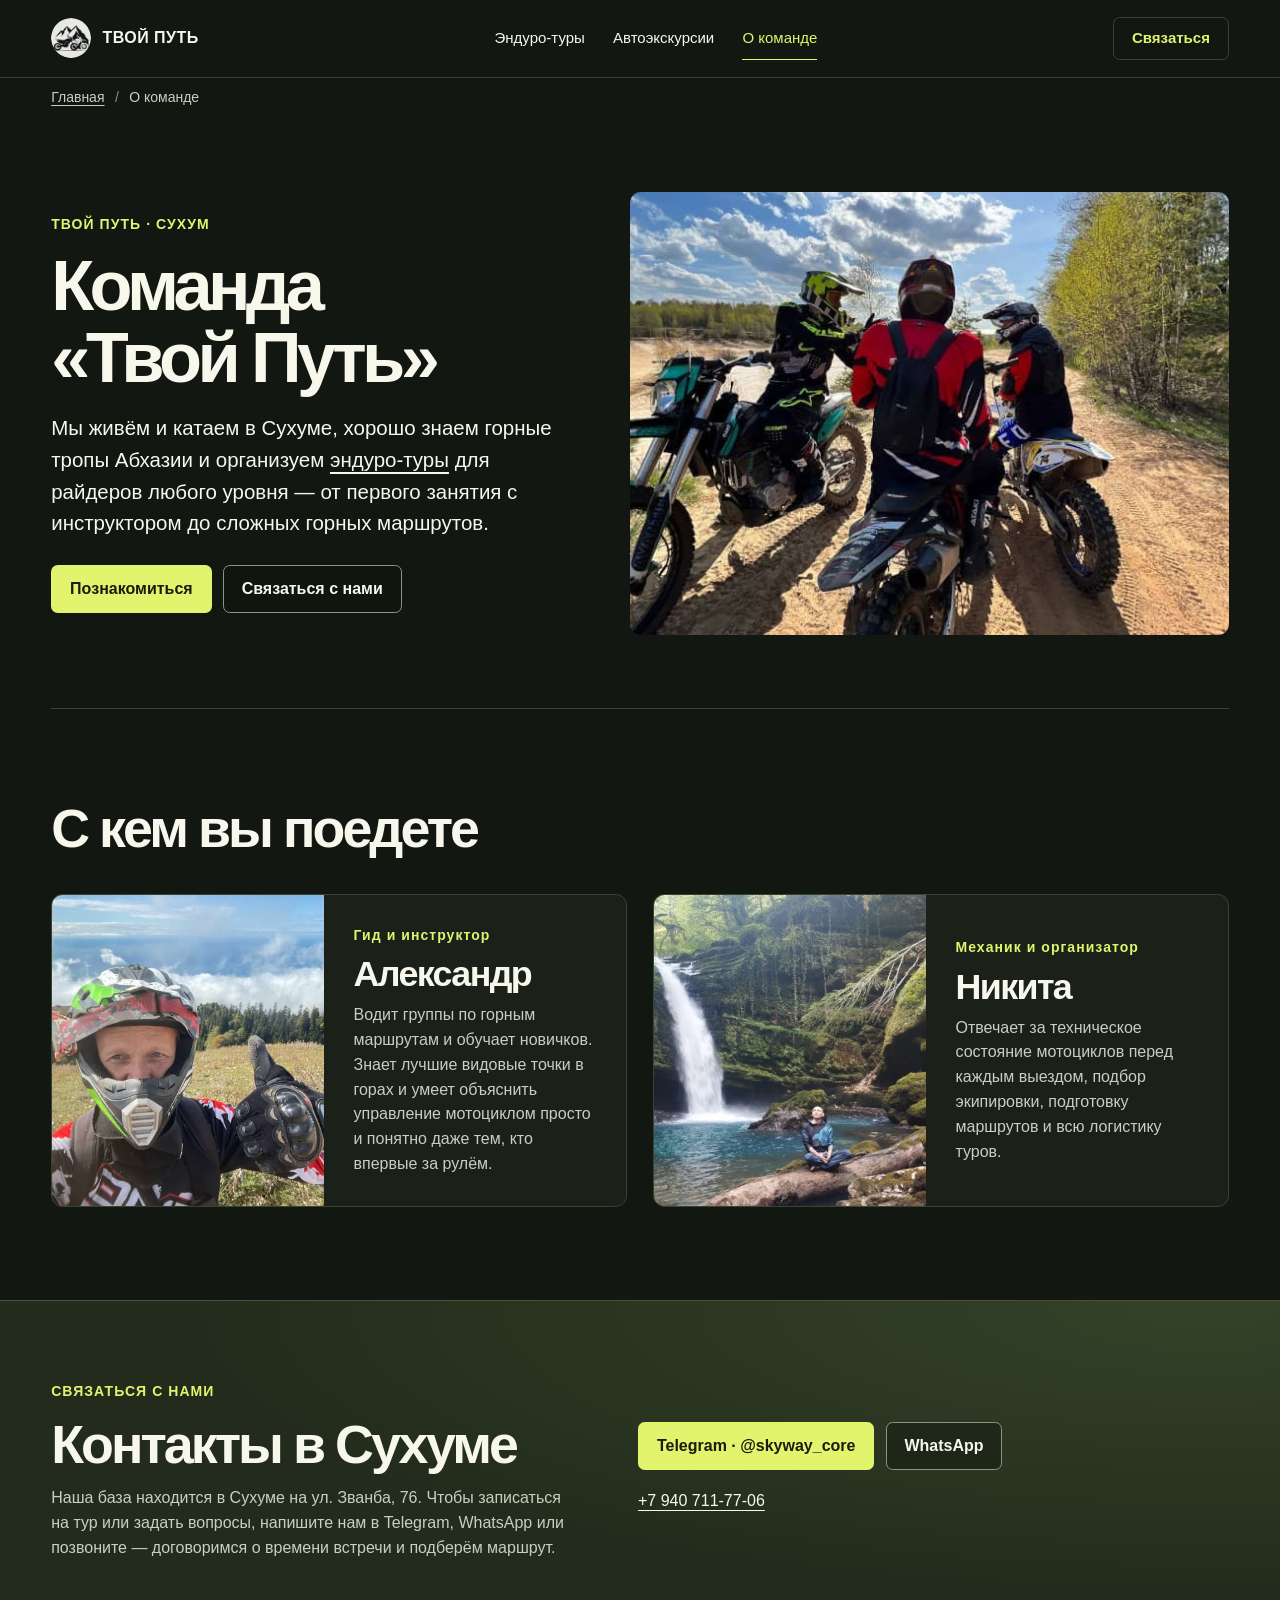
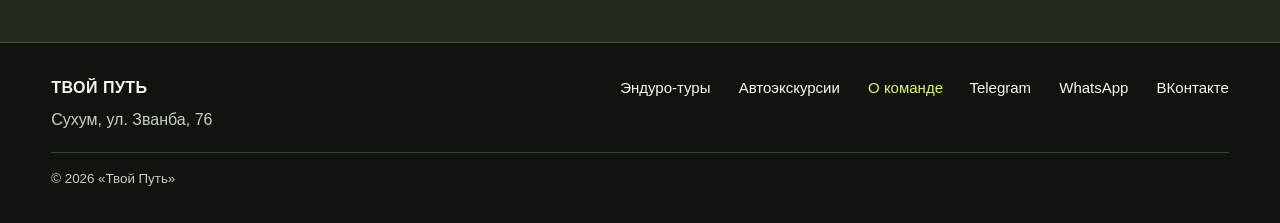
==== commit 863afaea: "Improve copy across enduro, excursions, and about pages" ====
--- a/about/index.html
+++ b/about/index.html
@@ -5,7 +5,7 @@
   <meta name="viewport" content="width=device-width, initial-scale=1">
   <meta name="theme-color" content="#131611">
   <title>Гиды и контакты «Твой Путь» — эндуро в Сухуме, Абхазия</title>
-  <meta name="description" content="Александр ведёт группы на эндуро, Никита занимается техникой и логистикой. Контакты «Твой Путь» в Сухуме: ул. Званба, 76, телефон +7 940 711-77-06, Telegram и WhatsApp.">
+  <meta name="description" content="Команда «Твой Путь» в Сухуме: гид-инструктор Александр и механик-организатор Никита. Проводим эндуро-туры по горам Абхазии. Контакты: Сухум, ул. Званба, 76, +7 940 711-77-06.">
   <meta name="robots" content="max-image-preview:large">
 
   <link rel="canonical" href="https://moto-abh.ru/about/">
@@ -13,7 +13,7 @@
   <meta property="og:locale" content="ru_RU">
   <meta property="og:site_name" content="Твой Путь">
   <meta property="og:title" content="Команда «Твой Путь»">
-  <meta property="og:description" content="Познакомьтесь с Александром и Никитой, которые организуют выезды на эндуро по Абхазии.">
+  <meta property="og:description" content="Команда «Твой Путь» из Сухума: гиды, техника и организация эндуро-туров по горам Абхазии.">
   <meta property="og:url" content="https://moto-abh.ru/about/">
   <meta property="og:image" content="https://moto-abh.ru/assets/img/share/team-moto-abh.jpg">
   <meta property="og:image:type" content="image/jpeg">
@@ -22,7 +22,7 @@
   <meta property="og:image:alt" content="Райдеры рядом с мотоциклами и логотип «Твой Путь». Команда из Сухума.">
   <meta name="twitter:card" content="summary_large_image">
   <meta name="twitter:title" content="Команда «Твой Путь»">
-  <meta name="twitter:description" content="Познакомьтесь с Александром и Никитой, которые организуют выезды на эндуро по Абхазии.">
+  <meta name="twitter:description" content="Команда «Твой Путь» из Сухума: гиды, техника и организация эндуро-туров по горам Абхазии.">
   <meta name="twitter:image" content="https://moto-abh.ru/assets/img/share/team-moto-abh.jpg">
   <meta name="twitter:image:alt" content="Райдеры рядом с мотоциклами и логотип «Твой Путь». Команда из Сухума.">
   <link rel="icon" href="/favicon.ico">
@@ -38,7 +38,7 @@
       "@id": "https://moto-abh.ru/about/#webpage",
       "url": "https://moto-abh.ru/about/",
       "name": "Гиды и контакты «Твой Путь» — эндуро в Сухуме, Абхазия",
-      "description": "Александр ведёт группы на эндуро, Никита занимается техникой и логистикой. Контакты «Твой Путь» в Сухуме: ул. Званба, 76, телефон +7 940 711-77-06, Telegram и WhatsApp.",
+      "description": "Команда «Твой Путь» в Сухуме: гид-инструктор Александр и механик-организатор Никита. Проводим эндуро-туры по горам Абхазии. Контакты: Сухум, ул. Званба, 76, +7 940 711-77-06.",
       "inLanguage": "ru",
       "isPartOf": {
         "@id": "https://moto-abh.ru/#website"
@@ -89,7 +89,7 @@
         "https://t.me/skyway_core"
       ],
       "logo": "https://moto-abh.ru/assets/img/logo.png",
-      "description": "Команда в Сухуме, которая организует эндуро-туры по Абхазии с гидом.",
+      "description": "Организация эндуро-туров с гидом по горам Абхазии. Базируемся в Сухуме.",
       "areaServed": "Абхазия"
     },
     {
@@ -132,7 +132,7 @@
   <div class="split-copy">
     <p class="eyebrow">Твой Путь · Сухум</p>
     <h1 id="team-title">Команда <br>«Твой Путь»</h1>
-    <p class="intro">Мы базируемся в Сухуме и организуем <a href="/enduro/">эндуро-туры по Абхазии</a>. Александр ведёт группу на маршруте, а Никита отвечает за подготовку техники и логистику выезда.</p>
+    <p class="intro">Мы живём и катаем в Сухуме, хорошо знаем горные тропы Абхазии и организуем <a href="/enduro/">эндуро-туры</a> для райдеров любого уровня — от первого занятия с инструктором до сложных горных маршрутов.</p>
     <div class="actions">
       <a class="button button-primary" href="#team">Познакомиться</a>
       <a class="button button-outline" href="#contact">Связаться с нами</a>
@@ -147,17 +147,17 @@
   <div class="team-grid">
     <article class="person">
       <div class="media-frame"><img src="/assets/img/t1.jpg" width="500" height="492" alt="Александр в мотоэкипировке" loading="lazy" decoding="async"></div>
-      <div class="person-copy" id="alexander"><p class="category">Гид и инструктор</p><h3>Александр</h3><p>Помогает разобраться с управлением и ведёт группу по маршруту.</p></div>
+      <div class="person-copy" id="alexander"><p class="category">Гид и инструктор</p><h3>Александр</h3><p>Водит группы по горным маршрутам и обучает новичков. Знает лучшие видовые точки в горах и умеет объяснить управление мотоциклом просто и понятно даже тем, кто впервые за рулём.</p></div>
     </article>
     <article class="person">
       <div class="media-frame"><img src="/assets/img/t2.jpeg" width="368" height="374" alt="Никита у водопада" loading="lazy" decoding="async"></div>
-      <div class="person-copy" id="nikita"><p class="category">Механик и организатор</p><h3>Никита</h3><p>Готовит мотоциклы и занимается логистикой туров.</p></div>
+      <div class="person-copy" id="nikita"><p class="category">Механик и организатор</p><h3>Никита</h3><p>Отвечает за техническое состояние мотоциклов перед каждым выездом, подбор экипировки, подготовку маршрутов и всю логистику туров.</p></div>
     </article>
   </div>
 </section>
 <section class="contact" id="contact" aria-labelledby="contact-title">
   <div class="wrap contact-layout">
-    <div><p class="eyebrow">Связаться с нами</p><h2 id="contact-title">Контакты в Сухуме</h2><p>Наш адрес — ул. Званба, 76. Для записи на эндуро-тур позвоните или напишите в Telegram или WhatsApp. Место встречи для конкретного выезда согласуем заранее.</p></div>
+    <div><p class="eyebrow">Связаться с нами</p><h2 id="contact-title">Контакты в Сухуме</h2><p>Наша база находится в Сухуме на ул. Званба, 76. Чтобы записаться на тур или задать вопросы, напишите нам в Telegram, WhatsApp или позвоните — договоримся о времени встречи и подберём маршрут.</p></div>
     <div><div class="actions">
       <a class="button button-primary" href="https://t.me/skyway_core">Telegram · @skyway_core</a>
       <a class="button button-outline" href="https://wa.me/79407117706?text=%D0%97%D0%B4%D1%80%D0%B0%D0%B2%D1%81%D1%82%D0%B2%D1%83%D0%B9%D1%82%D0%B5%21%20%D0%98%D0%BD%D1%82%D0%B5%D1%80%D0%B5%D1%81%D1%83%D1%8E%D1%81%D1%8C%20%D1%8D%D0%BD%D0%B4%D1%83%D1%80%D0%BE-%D1%82%D1%83%D1%80%D0%BE%D0%BC.">WhatsApp</a>
